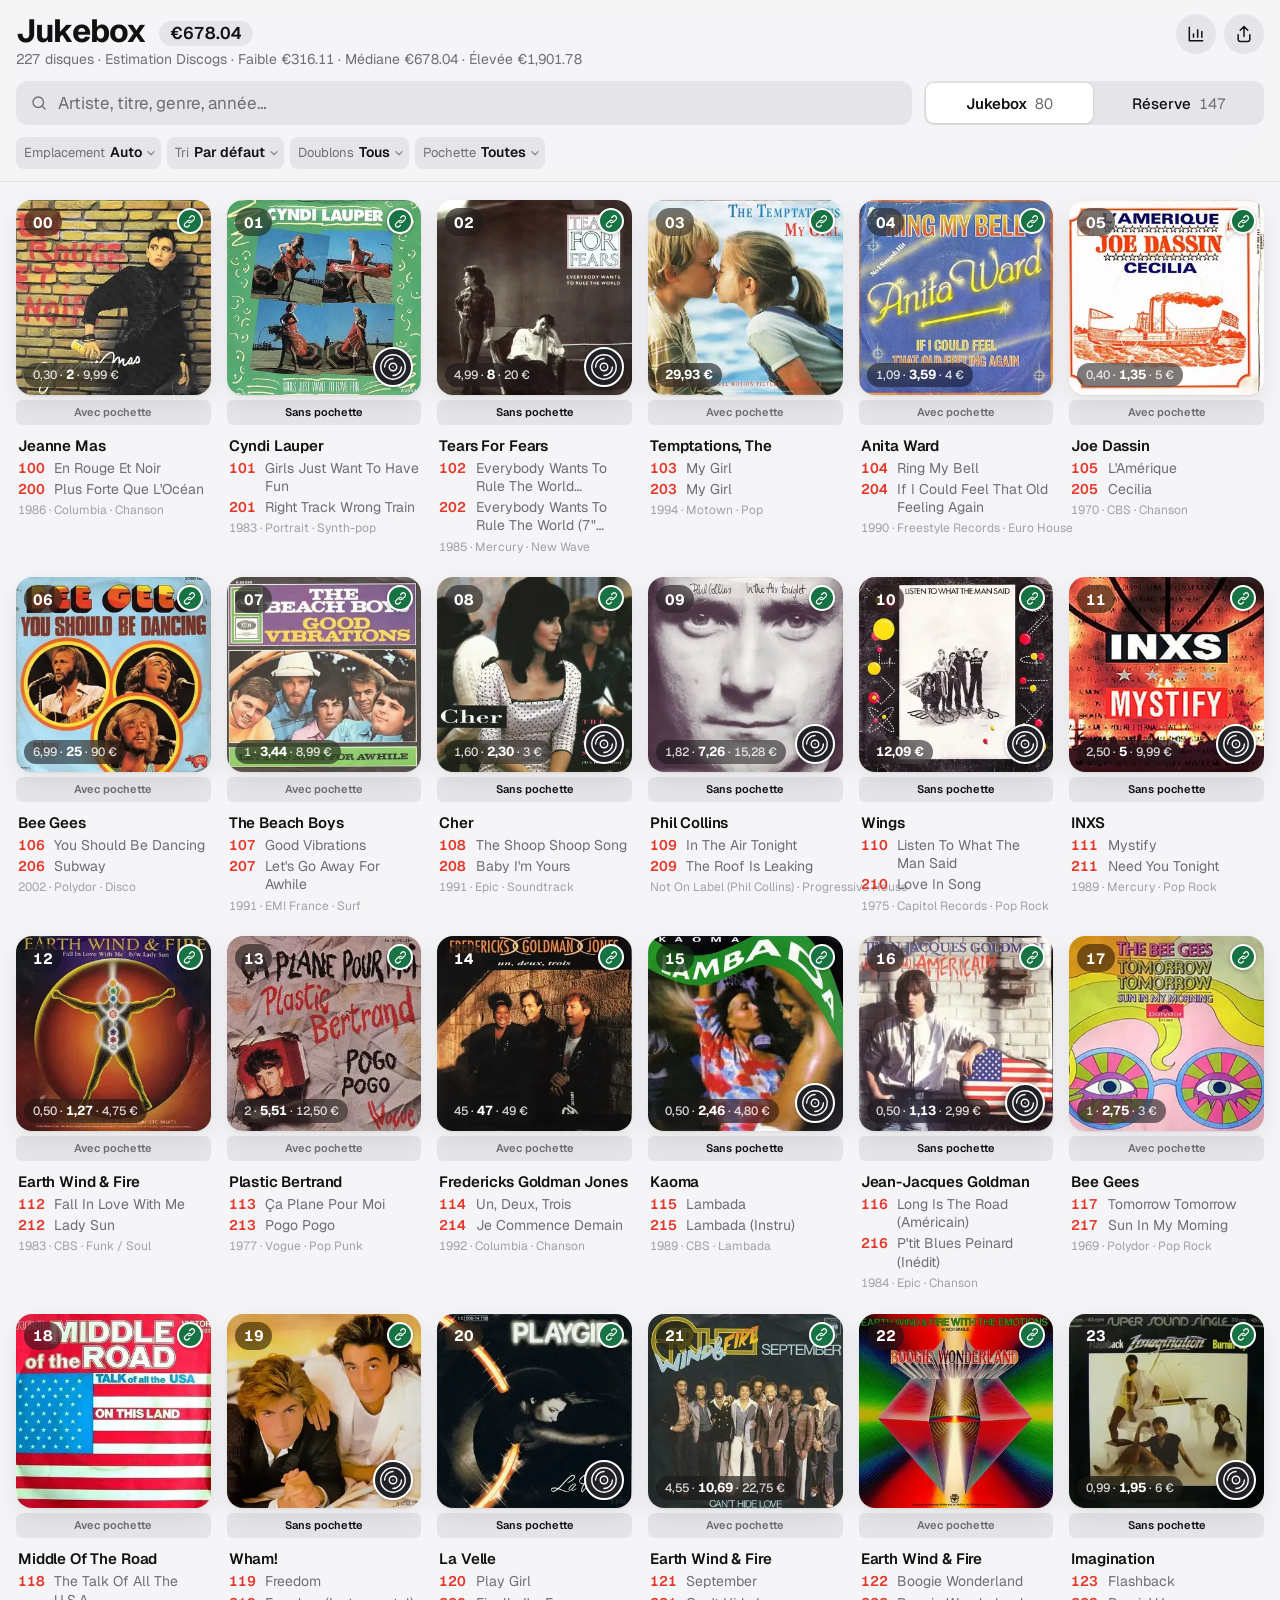
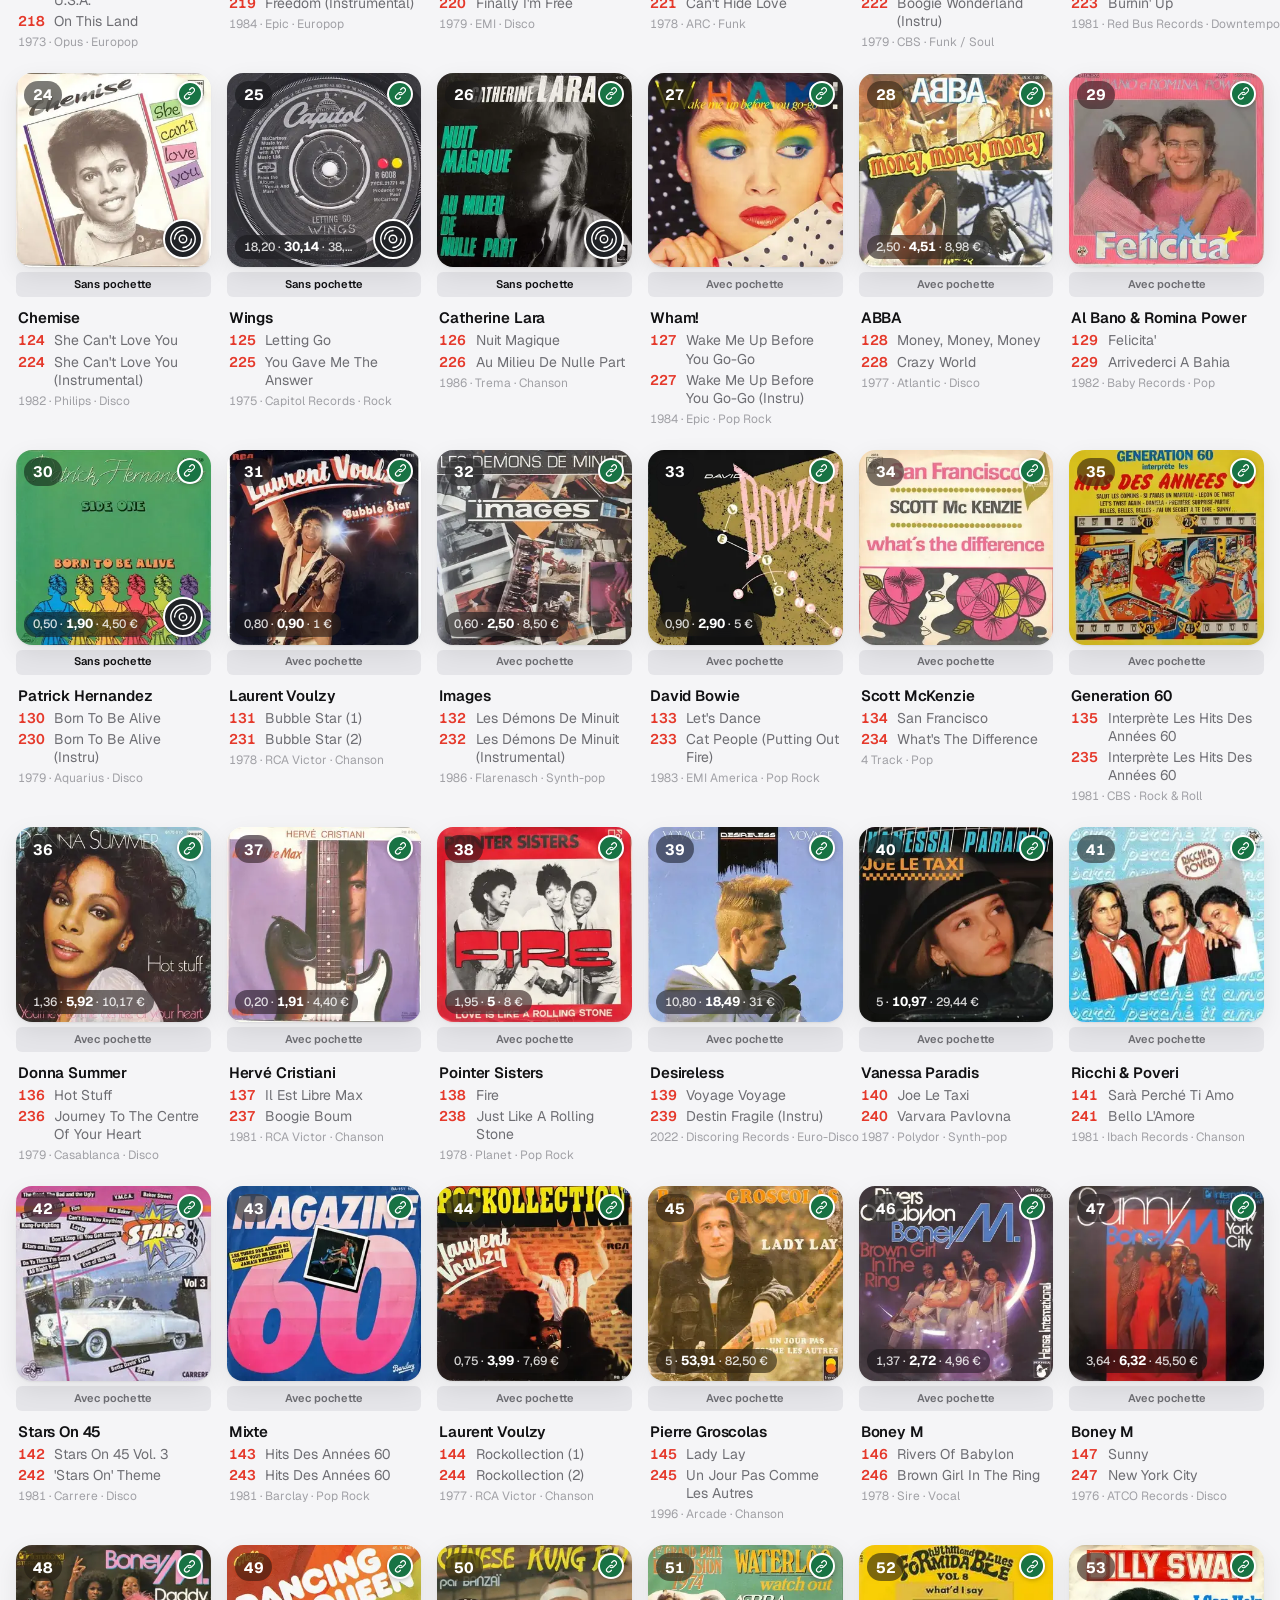
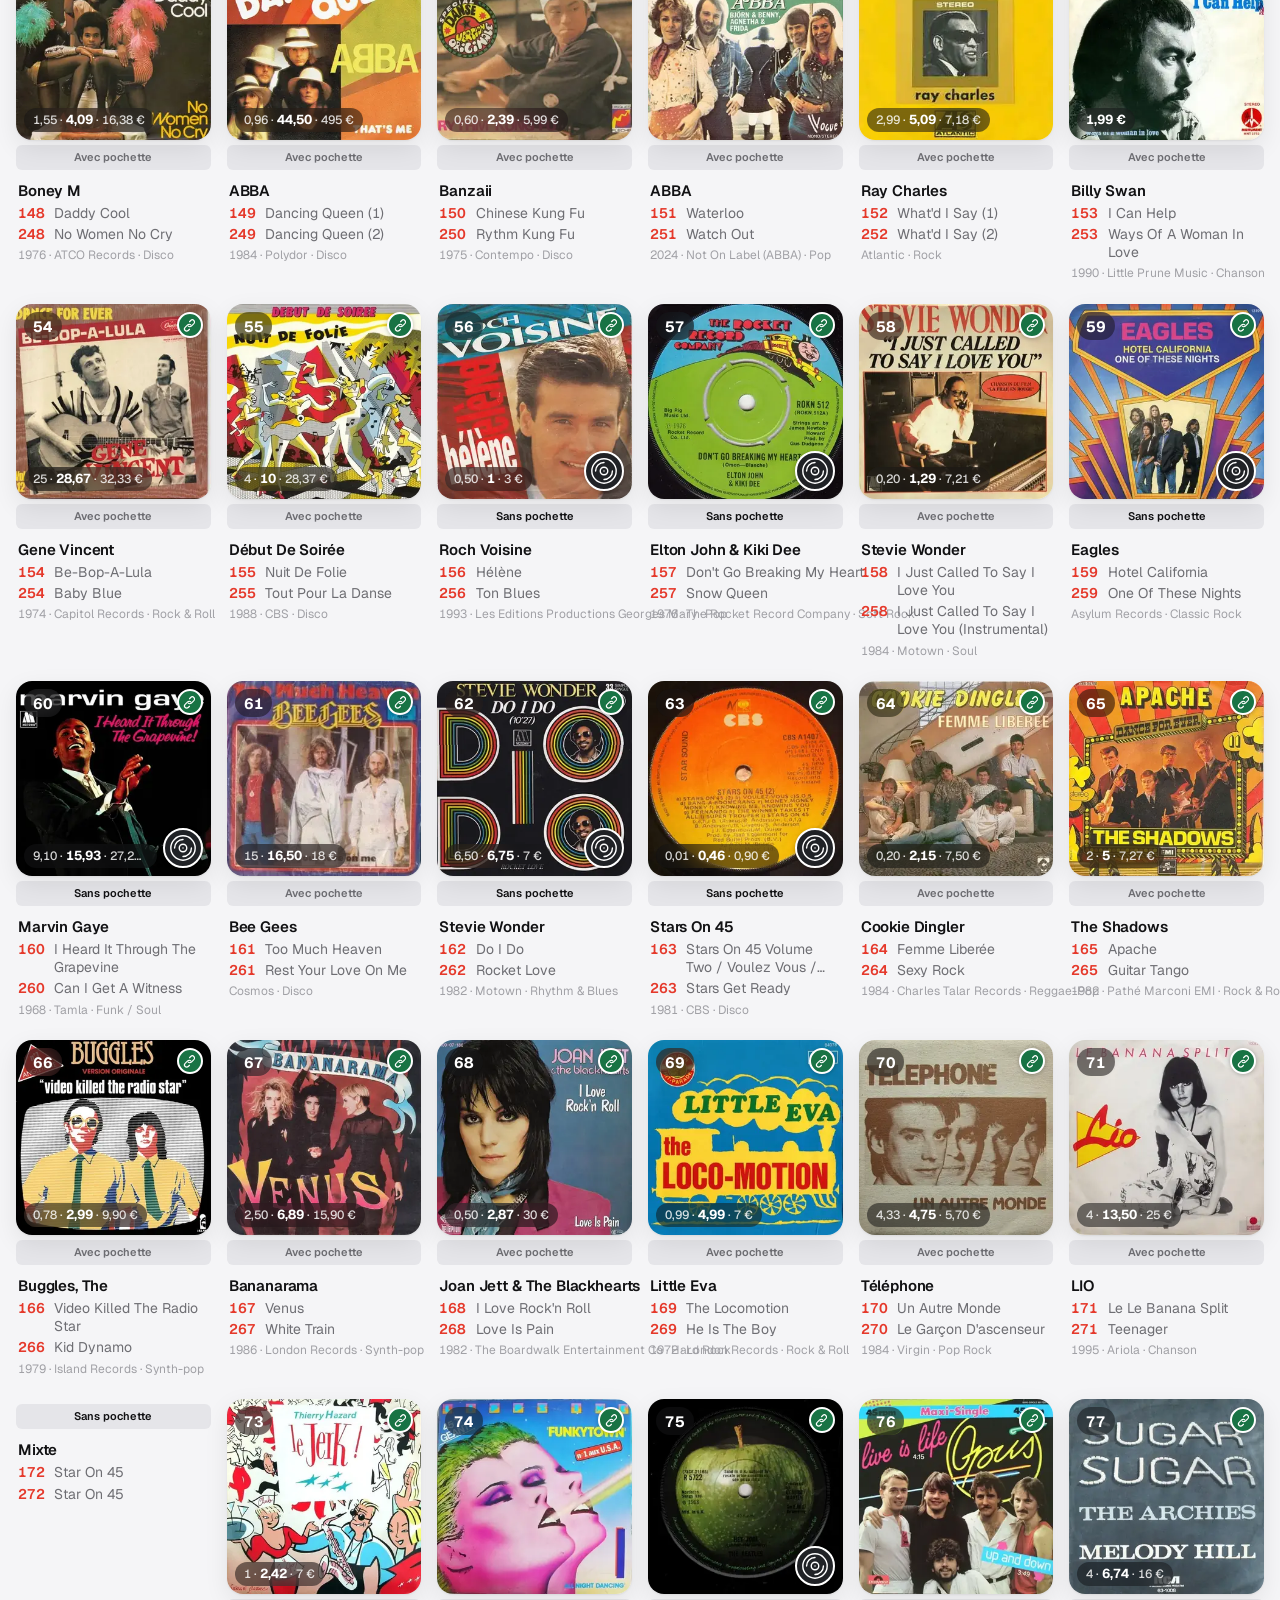
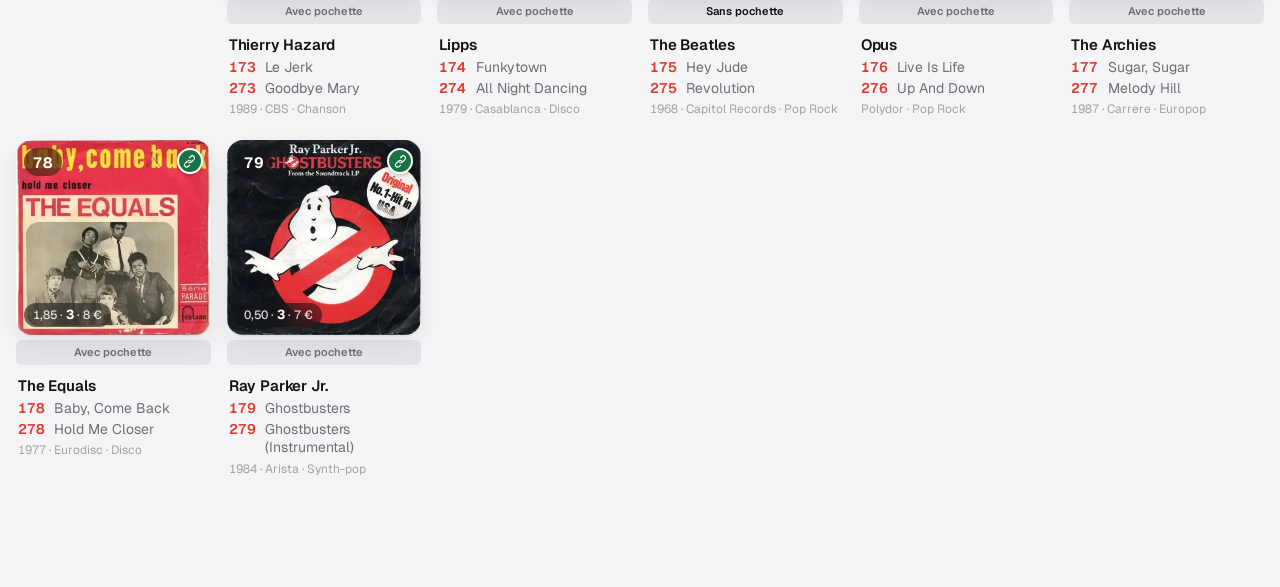
==== index.html @ c8c72bc6 "Publication du jukebox" ====
<!DOCTYPE html>
<html lang="fr">
<head>
  <meta charset="utf-8">
  <meta name="viewport" content="width=device-width, initial-scale=1, viewport-fit=cover">
  <meta name="theme-color" content="#f5f5f7" media="(prefers-color-scheme: light)">
  <meta name="theme-color" content="#0a0a0b" media="(prefers-color-scheme: dark)">
  <meta name="apple-mobile-web-app-capable" content="yes">
  <meta name="mobile-web-app-capable" content="yes">
  <meta name="apple-mobile-web-app-status-bar-style" content="default">
  <meta name="apple-mobile-web-app-title" content="Jukebox">
  <meta name="robots" content="noindex">
  <title>Jukebox</title>
  <link rel="icon" href="icons/icone.svg" type="image/svg+xml">
  <link rel="apple-touch-icon" href="icons/apple-touch-icon.png">
  <link rel="manifest" href="manifest.webmanifest">
  <link rel="preconnect" href="https://fonts.googleapis.com">
  <link rel="preconnect" href="https://fonts.gstatic.com" crossorigin>
  <link href="https://fonts.googleapis.com/css2?family=Geist:wght@400;500;600;700&display=swap" rel="stylesheet">
  <link rel="stylesheet" href="app.css">
</head>
<body>
  <header class="barre">
    <div class="barre-haut">
      <div class="marque">
        <h1>Jukebox <span class="total" id="total" hidden></span></h1>
        <p id="sous-titre">Selection 101</p>
        <div class="suivi-discogs seul-edition">
          <p id="statut-sync-discogs" role="status" hidden></p>
          <button type="button" id="btn-historique-discogs" aria-haspopup="dialog">Historique des mises à jour</button>
        </div>
      </div>
      <div class="actions">
        <button type="button" class="icone" id="btn-stats" aria-label="Statistiques de la collection" title="Statistiques de la collection" disabled>
          <svg viewBox="0 0 24 24" aria-hidden="true"><path d="M4 4v16h16M9 16v-4m5 4V7m5 9v-7"/></svg>
        </button>
        <button type="button" class="pilule sync-discogs seul-edition" id="btn-sync-discogs" aria-label="Synchroniser avec Discogs" title="Synchroniser avec Discogs" disabled>
          <span class="sync-discogs-complet">Synchroniser avec Discogs</span><span class="sync-discogs-court" aria-hidden="true">↻ Discogs</span>
        </button>
        <button class="pilule seul-edition" id="btn-publier">Publier</button>
        <button class="icone" id="btn-export" aria-label="Exporter pour 45'O'Juke" title="Exporter pour 45'O'Juke">
          <svg viewBox="0 0 24 24"><path d="M12 3v12M7.5 7.5 12 3l4.5 4.5M5 13v5.5A2.5 2.5 0 0 0 7.5 21h9a2.5 2.5 0 0 0 2.5-2.5V13"/></svg>
        </button>
        <button class="icone seul-edition" id="btn-reglages" aria-label="Réglages" title="Réglages">
          <svg viewBox="0 0 24 24"><circle cx="12" cy="12" r="3"/><path d="M19.4 15a1.7 1.7 0 0 0 .3 1.8l.1.1a2 2 0 1 1-2.8 2.8l-.1-.1a1.7 1.7 0 0 0-1.8-.3 1.7 1.7 0 0 0-1 1.5V21a2 2 0 1 1-4 0v-.1a1.7 1.7 0 0 0-1.1-1.6 1.7 1.7 0 0 0-1.8.3l-.1.1a2 2 0 1 1-2.8-2.8l.1-.1a1.7 1.7 0 0 0 .3-1.8 1.7 1.7 0 0 0-1.5-1H3a2 2 0 1 1 0-4h.1a1.7 1.7 0 0 0 1.6-1.1 1.7 1.7 0 0 0-.3-1.8l-.1-.1a2 2 0 1 1 2.8-2.8l.1.1a1.7 1.7 0 0 0 1.8.3H9a1.7 1.7 0 0 0 1-1.5V3a2 2 0 1 1 4 0v.1a1.7 1.7 0 0 0 1 1.5 1.7 1.7 0 0 0 1.8-.3l.1-.1a2 2 0 1 1 2.8 2.8l-.1.1a1.7 1.7 0 0 0-.3 1.8V9a1.7 1.7 0 0 0 1.5 1H21a2 2 0 1 1 0 4h-.1a1.7 1.7 0 0 0-1.5 1z"/></svg>
        </button>
      </div>
    </div>
    <div class="outils">
    <label class="recherche">
      <svg viewBox="0 0 24 24" aria-hidden="true"><circle cx="11" cy="11" r="7"/><path d="m20 20-3.5-3.5"/></svg>
      <input id="recherche" type="search" aria-label="Rechercher dans la collection" placeholder="Artiste, titre, genre, année…" autocomplete="off" autocorrect="off" spellcheck="false" enterkeyhint="search">
    </label>
    <div class="segments" id="onglets-emplacement" role="tablist">
      <button role="tab" id="tab-jukebox" class="actif" aria-selected="true">Jukebox <span id="nb-jukebox"></span></button>
      <button role="tab" id="tab-reserve" aria-selected="false">Réserve <span id="nb-reserve"></span></button>
    </div>
    <div class="filtres">
      <button type="button" class="filtre bouton-inventaire seul-edition" id="btn-inventaire" aria-pressed="false" aria-controls="barre-inventaire">
        <svg viewBox="0 0 24 24" aria-hidden="true"><rect x="4" y="4" width="16" height="16" rx="4"/><path d="m8 12 3 3 5-6"/></svg>
        Inventaire
      </button>
      <label class="filtre"><span>Emplacement</span>
        <select data-filtre="emplacement">
          <option value="">Auto</option>
          <option value="tous">Tous</option>
          <option value="jukebox">Jukebox</option>
          <option value="reserve">Réserve</option>
        </select>
      </label>
      <label class="filtre"><span>Tri</span>
        <select id="tri-disques" data-filtre="tri">
          <option value="">Par défaut</option>
          <option value="artiste-az">Artiste A–Z</option>
          <option value="artiste-za">Artiste Z–A</option>
          <option value="titre-az">Titre A–Z</option>
          <option value="titre-za">Titre Z–A</option>
          <option value="prix-croissant">Prix croissant</option>
          <option value="prix-decroissant">Prix décroissant</option>
          <option value="annee-croissante">Année croissante</option>
          <option value="annee-decroissante">Année décroissante</option>
          <optgroup id="tris-inventaire" label="Inventaire" hidden disabled>
            <option value="inventaire-pointes">Pointés d’abord</option>
            <option value="inventaire-a-verifier">À vérifier d’abord</option>
          </optgroup>
        </select>
      </label>
      <label class="filtre seul-edition"><span>Pointage</span>
        <select id="filtre-inventaire" data-filtre="inventaire" disabled>
          <option value="">Tous</option>
          <option value="pointes">Pointés</option>
          <option value="a-verifier">À vérifier</option>
        </select>
      </label>
      <label class="filtre"><span>Doublons</span>
        <select data-filtre="doublon">
          <option value="">Tous</option>
          <option value="oui">Seulement les doublons</option>
        </select>
      </label>
      <label class="filtre"><span>Pochette</span>
        <select data-filtre="pochette">
          <option value="">Toutes</option>
          <option value="avec">Avec</option>
          <option value="sans">Sans</option>
        </select>
      </label>
      <label class="filtre seul-edition"><span>Discogs</span>
        <select data-filtre="discogs">
          <option value="">Tous</option>
          <option value="oui">Synchronisés</option>
          <option value="non">Non synchronisés</option>
        </select>
      </label>
      <button type="button" class="lien" id="filtres-effacer" hidden>Effacer</button>
      <span class="compte" id="compte-filtre" role="status"></span>
    </div>
    </div>
  </header>

  <main>
    <div class="barre-inventaire seul-edition" id="barre-inventaire" hidden>
      <div>
        <p id="compte-inventaire" role="status"></p>
        <p class="aide">Clique sur un disque trouvé pour le pointer. Clique à nouveau pour annuler.</p>
      </div>
      <label class="bascule reste-inventaire"><input type="checkbox" id="reste-inventaire"> À vérifier seulement</label>
    </div>
    <p class="etat" id="etat">Chargement…</p>
    <div class="grille" id="grille"></div>
  </main>

  <button class="fab seul-edition" id="btn-ajouter" aria-label="Ajouter un disque">
    <svg viewBox="0 0 24 24"><path d="M12 5v14M5 12h14"/></svg>
  </button>

  <dialog class="fiche-disque" id="fiche" aria-labelledby="fiche-titre">
    <form class="feuille" id="form-disque" autocomplete="off" novalidate>
      <header class="feuille-tete">
        <h2 id="fiche-titre">Nouveau disque</h2>
        <button type="button" class="icone fermer" data-fermer aria-label="Fermer" autofocus><svg viewBox="0 0 24 24"><path d="M6 6l12 12M18 6 6 18"/></svg></button>
      </header>

      <div class="fiche-defilement">
        <div class="fiche-corps">
          <div class="fiche-visuel">
            <button type="button" class="pochette-edit" id="pochette-edit" aria-label="Changer la pochette">
              <img id="pochette-img" alt="">
              <span class="pochette-vide" id="pochette-vide">
                <svg viewBox="0 0 24 24"><path d="M4 8.5A2.5 2.5 0 0 1 6.5 6h1.6l1.4-2h5l1.4 2h1.6A2.5 2.5 0 0 1 20 8.5v9a2.5 2.5 0 0 1-2.5 2.5h-11A2.5 2.5 0 0 1 4 17.5z"/><circle cx="12" cy="13" r="3.5"/></svg>
                Pochette
              </span>
            </button>
            <input type="file" id="pochette-fichier" accept="image/*" hidden>
            <div class="fiche-reference">
              <a id="lien-discogs" target="_blank" rel="noopener" hidden>Discogs ↗</a>
              <p class="aide" id="fiche-prix" hidden></p>
            </div>
          </div>

          <div class="fiche-contenu">
            <div class="fiche-identite">
              <div class="fiche-bloc fiche-lecture" id="fiche-lecture" hidden></div>
              <div class="fiche-bloc seul-edition">
                <section class="discogs" id="zone-discogs">
                  <label class="recherche petite">
                    <svg viewBox="0 0 24 24" aria-hidden="true"><circle cx="11" cy="11" r="7"/><path d="m20 20-3.5-3.5"/></svg>
                    <input id="discogs-q" type="search" placeholder="Artiste, titre ou ID Discogs" enterkeyhint="search" autocorrect="off" spellcheck="false">
                  </label>
                  <ul class="resultats" id="discogs-resultats"></ul>
                </section>
                <div class="champs">
                  <label class="champ"><span>Artiste</span><input id="f-artiste" required></label>
                  <div class="champ">
                    <label for="f-a">Face A <b id="sel-a"></b></label>
                    <input id="f-a" required>
                    <small class="titre-discogs" id="titre-discogs-a" hidden></small>
                  </div>
                  <div class="champ">
                    <label for="f-b">Face B <b id="sel-b"></b></label>
                    <input id="f-b">
                    <small class="titre-discogs" id="titre-discogs-b" hidden></small>
                  </div>
                  <button type="button" class="lien" id="btn-verifier">Vérifier avec Discogs</button>
                </div>
                <div class="alerte suggestion" id="suggestion" hidden>
                  <p><b>Sur Discogs :</b> <span id="sugg-texte"></span></p>
                  <div class="choix">
                    <button type="button" class="secondaire" id="sugg-utiliser">Utiliser ces titres</button>
                    <button type="button" class="texte" id="sugg-autre">Ce n'est pas le bon disque</button>
                  </div>
                </div>
                <div class="alerte" id="doublon" hidden>
                  <p id="doublon-texte"></p>
                  <div class="choix">
                    <button type="button" class="secondaire" id="doublon-garder">Ajouter quand même</button>
                    <button type="button" class="secondaire" id="doublon-remplacer">Remplacer l'ancien</button>
                    <button type="button" class="texte" id="doublon-annuler">Annuler</button>
                  </div>
                </div>
                <p class="aide" id="doublon-choix" hidden></p>
              </div>
            </div>

            <section class="fiche-bloc fiche-discogs" id="fiche-discogs" aria-label="Informations Discogs" hidden>
              <div id="bloc-pistes" hidden>
                <h3>Pistes Discogs</h3>
                <ul class="fiche-pistes" id="pistes-discogs"></ul>
              </div>
              <dl class="infos-discogs" id="infos-discogs" hidden></dl>
            </section>
          </div>

          <div class="fiche-bloc fiche-emplacement seul-edition">
            <label class="champ"><span>Emplacement</span>
              <select id="f-pos"></select>
            </label>
            <p class="aide" id="aide-pos" hidden></p>
            <button type="button" class="lien" id="btn-reserve" hidden>Mettre en réserve</button>
            <label class="bascule case-pochette"><input type="checkbox" id="f-avec-pochette"> J'ai la pochette</label>
            <details class="note" id="bloc-note">
              <summary>Note</summary>
              <textarea id="f-note" rows="3" aria-label="Note" placeholder="Facultatif"></textarea>
            </details>
          </div>
        </div>
      </div>

      <p class="aide fiche-statut" id="fiche-statut" role="status" hidden></p>
      <p class="erreur" id="fiche-erreur" role="alert" hidden></p>
      <footer class="feuille-pied seul-edition">
        <button type="button" class="texte danger seul-edition" id="btn-supprimer">Supprimer</button>
        <button type="submit" class="principal seul-edition" id="btn-enregistrer">Enregistrer</button>
      </footer>
    </form>
  </dialog>

  <dialog class="stats-collection" id="stats" aria-labelledby="stats-titre">
    <form method="dialog" class="feuille">
      <header class="feuille-tete">
        <h2 id="stats-titre">La collection en chiffres</h2>
        <button type="submit" class="icone fermer" aria-label="Fermer" autofocus><svg viewBox="0 0 24 24" aria-hidden="true"><path d="M6 6l12 12M18 6 6 18"/></svg></button>
      </header>
      <label class="filtre stats-perimetre"><span>Disques</span>
        <select id="stats-perimetre">
          <option value="tous">Toute la collection</option>
          <option value="jukebox">Jukebox</option>
          <option value="reserve">Réserve</option>
        </select>
      </label>
      <dl class="stats-grille" id="stats-grille"></dl>
    </form>
  </dialog>

  <!-- Export 45'O'Juke -->
  <div class="voile" id="export" hidden>
    <div class="feuille">
      <div class="poignee"></div>
      <header class="feuille-tete">
        <h2>Export 45'O'Juke</h2>
        <button type="button" class="icone fermer" data-fermer aria-label="Fermer"><svg viewBox="0 0 24 24"><path d="M6 6l12 12M18 6 6 18"/></svg></button>
      </header>
      <p class="lead" id="export-resume"></p>
      <div class="alerte" id="export-trous" hidden>
        <p id="export-trous-texte"></p>
        <label class="bascule"><input type="checkbox" id="export-garder" checked> Garder une étiquette « – » pour chaque position libre</label>
      </div>
      <div class="boutons">
        <button class="principal" id="btn-csv">Télécharger le CSV</button>
        <button class="secondaire" id="btn-copier">Copier la liste</button>
      </div>
      <p class="aide">Dans 45'O'Juke : « Importer un fichier » avec le CSV, ou « Coller une liste » dans Mes disques après avoir copié. Les disques sont dans l'ordre des positions.</p>
    </div>
  </div>

  <!-- Réglages -->
  <div class="voile" id="reglages" hidden>
    <form class="feuille" id="form-reglages" autocomplete="off">
      <div class="poignee"></div>
      <header class="feuille-tete">
        <h2>Réglages</h2>
        <button type="button" class="icone fermer" data-fermer aria-label="Fermer"><svg viewBox="0 0 24 24"><path d="M6 6l12 12M18 6 6 18"/></svg></button>
      </header>
      <p class="lead">À faire une seule fois. Les clés restent sur ce Mac, dans le dossier App, et ne sont jamais publiées.</p>
      <label class="champ"><span>Clé GitHub — pour publier</span>
        <input id="r-github" type="password" placeholder="github_pat_…" autocapitalize="off" autocorrect="off" spellcheck="false">
      </label>
      <p class="aide">Crée une clé « fine-grained » sur <a href="https://github.com/settings/personal-access-tokens/new" target="_blank" rel="noopener">github.com/settings/personal-access-tokens</a> : accès au seul dépôt <b>selection101</b>, permissions <b>Contents</b> et <b>Pages</b> : Read and write.</p>
      <label class="champ"><span>Clé Discogs</span>
        <input id="r-discogs" type="password" placeholder="Jeton personnel" autocapitalize="off" autocorrect="off" spellcheck="false">
      </label>
      <p class="aide">Sur <a href="https://www.discogs.com/settings/developers" target="_blank" rel="noopener">discogs.com/settings/developers</a> : « Generate new token ».</p>
      <div class="champ">
        <span>Synchronisation Discogs</span>
        <p class="aide prix-aide" id="r-verif">Utilise « Synchroniser avec Discogs » dans la barre du jukebox.</p>
        <button type="button" class="secondaire" id="btn-voir-verif" hidden>Voir les résultats</button>
        <button type="button" class="secondaire" id="btn-valeur-discogs">Actualiser l’estimation Discogs</button>
        <p class="aide" id="r-valeur-discogs" role="status"></p>
      </div>
      <div class="champ">
        <span>Comparer les pochettes avec Discogs</span>
        <p class="aide prix-aide" id="r-pochettes">Compare l'image de chaque pochette avec celles de Discogs. Seules les pochettes identiques sont proposées. Garde la page ouverte pendant la comparaison.</p>
        <button type="button" class="secondaire" id="btn-pochettes">Comparer les pochettes</button>
      </div>
      <p class="aide" id="r-statut"></p>
      <footer class="feuille-pied">
        <span></span>
        <button type="submit" class="principal">Enregistrer</button>
      </footer>
    </form>
  </div>

  <dialog class="stats-collection historique-discogs" id="historique-discogs" aria-labelledby="historique-titre">
    <div class="feuille">
      <header class="feuille-tete">
        <h2 id="historique-titre">Mises à jour Discogs</h2>
        <form method="dialog">
          <button class="icone fermer" aria-label="Fermer"><svg viewBox="0 0 24 24" aria-hidden="true"><path d="M6 6l12 12M18 6 6 18"/></svg></button>
        </form>
      </header>
      <p class="lead">Compare les valeurs et restaure les fiches de la collection locale.</p>
      <p id="historique-statut" class="lead" role="status"></p>
      <p id="historique-attente" class="lead" hidden>La restauration sera disponible à la fin de la synchronisation.</p>
      <div id="historique-choix" class="historique-choix" hidden>
        <label for="historique-entree">Mise à jour</label>
        <select id="historique-entree"></select>
      </div>
      <button type="button" class="secondaire" id="historique-restaurer" hidden>Restaurer toutes les fiches de cette mise à jour</button>
      <div id="historique-fiches" class="historique-fiches"></div>
    </div>
  </dialog>

  <!-- Résultats de la vérification Discogs -->
  <div class="voile" id="verif" hidden>
    <div class="feuille large">
      <div class="poignee"></div>
      <header class="feuille-tete">
        <h2>Vérification Discogs</h2>
        <button type="button" class="icone fermer" data-fermer aria-label="Fermer"><svg viewBox="0 0 24 24"><path d="M6 6l12 12M18 6 6 18"/></svg></button>
      </header>
      <p class="lead" id="verif-resume"></p>
      <section id="verif-bloc-titres">
        <div class="verif-tete"><h3>Titres différents de Discogs</h3><button type="button" class="principal petit" id="verif-tout">Tout mettre à jour</button></div>
        <ul class="verif-liste" id="verif-titres"></ul>
      </section>
      <section id="verif-bloc-doublons"><h3>Doublons possibles</h3><ul class="verif-liste" id="verif-doublons"></ul></section>
      <section id="verif-bloc-introuvables"><h3>Non trouvés sur Discogs</h3><ul class="verif-liste" id="verif-introuvables"></ul></section>
    </div>
  </div>

  <!-- Pochettes identiques trouvées sur Discogs -->
  <div class="voile" id="corresp" hidden>
    <div class="feuille large">
      <div class="poignee"></div>
      <header class="feuille-tete">
        <h2>Pochettes identiques sur Discogs</h2>
        <button type="button" class="icone fermer" data-fermer aria-label="Fermer"><svg viewBox="0 0 24 24"><path d="M6 6l12 12M18 6 6 18"/></svg></button>
      </header>
      <p class="lead" id="corresp-resume"></p>
      <div class="verif-tete">
        <label class="bascule"><input type="checkbox" id="corresp-tout" checked> Tout sélectionner</label>
        <button type="button" class="principal petit" id="corresp-appliquer">Appliquer</button>
      </div>
      <ul class="verif-liste" id="corresp-liste"></ul>
    </div>
  </div>

  <div class="toast" id="toast" role="status" aria-live="polite"></div>

  <script src="app.js"></script>
</body>
</html>
---- app.css ----
/*
  VOICE   calme, net, objet de collection — rien qui ne serve pas
  IDEA    le panneau de sélection du jukebox : chaque disque est une étiquette
          avec les numéros à composer (1xx face A, 2xx face B)
  PICTURE la grille des 80 positions elle-même, pochettes en grand
  COLOUR  gris clair Apple / noir profond la nuit, un seul rouge jukebox
  TYPE    Geist, chiffres tabulaires
*/
:root {
  color-scheme: light dark;
  --bg: #f5f5f7;
  --carte: #ffffff;
  --ink: #111113;
  --muted: #6e6e73;
  --faible: #a1a1a6;
  --ligne: rgba(0, 0, 0, .08);
  --champ: rgba(118, 118, 128, .12);
  --accent: #e5392b;
  --accent-ink: #ffffff;
  --verre: rgba(245, 245, 247, .78);
  --ombre: 0 1px 2px rgba(0, 0, 0, .06), 0 8px 24px rgba(0, 0, 0, .08);
  --r: 16px;
  --haut: env(safe-area-inset-top, 0px);
  --bas: env(safe-area-inset-bottom, 0px);
  --g: max(16px, env(safe-area-inset-left, 0px));
  --d: max(16px, env(safe-area-inset-right, 0px));
  --largeur-page: 1480px;
}
@media (prefers-color-scheme: dark) {
  :root {
    --bg: #0a0a0b;
    --carte: #161618;
    --ink: #f5f5f7;
    --muted: #98989d;
    --faible: #636366;
    --ligne: rgba(255, 255, 255, .09);
    --champ: rgba(118, 118, 128, .24);
    --accent: #ff5240;
    --verre: rgba(10, 10, 11, .72);
    --ombre: 0 1px 2px rgba(0, 0, 0, .4), 0 10px 30px rgba(0, 0, 0, .45);
  }
}

* { box-sizing: border-box; min-width: 0; -webkit-tap-highlight-color: transparent; }
html { -webkit-text-size-adjust: 100%; }
body {
  margin: 0;
  background: var(--bg);
  color: var(--ink);
  font: 16px/1.4 Geist, -apple-system, BlinkMacSystemFont, "SF Pro Text", system-ui, sans-serif;
  font-feature-settings: "tnum" 1;
  overflow-x: clip;
  -webkit-font-smoothing: antialiased;
}
button, input, select, textarea { font: inherit; color: inherit; }
button { cursor: pointer; border: 0; background: none; padding: 0; }
svg { width: 22px; height: 22px; fill: none; stroke: currentColor; stroke-width: 1.8; stroke-linecap: round; stroke-linejoin: round; flex: none; }
a { color: var(--accent); }
[hidden] { display: none !important; }
:focus-visible { outline: 2px solid var(--accent); outline-offset: 2px; }

/* ——— Barre ——— */
.barre {
  position: sticky; top: 0; z-index: 10;
  padding: calc(var(--haut) + 14px) var(--d) 12px var(--g);
  background: var(--verre);
  -webkit-backdrop-filter: saturate(180%) blur(20px);
  backdrop-filter: saturate(180%) blur(20px);
  border-bottom: 1px solid var(--ligne);
}
.barre > * { max-width: var(--largeur-page); margin-inline: auto; }
.barre-haut { display: flex; align-items: center; justify-content: space-between; gap: 12px; margin-bottom: 12px; }
.marque h1 { margin: 0; font-size: 32px; line-height: 1.05; font-weight: 700; letter-spacing: -.025em; }
.marque p { margin: 2px 0 0; color: var(--muted); font-size: 14px; }
.suivi-discogs { display: flex; flex-wrap: wrap; align-items: baseline; gap: 0 10px; }
#btn-historique-discogs { font-size: 14px; color: var(--accent); text-decoration: underline; text-underline-offset: 3px; min-height: 28px; text-align: left; }
.total {
  display: inline-block; vertical-align: middle; margin-left: 6px; padding: 4px 11px; border-radius: 999px;
  background: var(--champ); color: var(--ink); font-size: 17px; font-weight: 600; letter-spacing: 0;
}
.prix-disque {
  position: absolute; left: 8px; bottom: 8px; padding: 3px 9px; border-radius: 12px;
  color: rgba(255, 255, 255, .82); background: rgba(20, 20, 22, .55); font-size: 12px; font-weight: 500;
  white-space: nowrap; max-width: calc(100% - 16px); overflow: hidden; text-overflow: ellipsis;
  -webkit-backdrop-filter: blur(12px) saturate(160%); backdrop-filter: blur(12px) saturate(160%);
}
.prix-disque b { color: #fff; font-weight: 700; font-size: 13px; }
.actions { display: flex; gap: 8px; flex: none; }
.marque { flex: 1; min-width: 0; }
.barre-haut { align-items: flex-start; }
.pilule {
  height: 40px; padding: 0 18px; border-radius: 20px;
  background: var(--accent); color: var(--accent-ink); font-size: 15px; font-weight: 600;
  transition: transform .15s ease, opacity .15s ease;
}
.pilule:active { transform: scale(.94); }
.pilule:disabled { opacity: .6; }
.sync-discogs { background: var(--champ); color: var(--ink); white-space: nowrap; }
.sync-discogs-court { display: none; }
#statut-sync-discogs, #r-verif { white-space: pre-line; }
@media (max-width: 700px) {
  .sync-discogs { padding-inline: 10px; font-size: 13px; }
  .sync-discogs-court { display: inline; }
  .sync-discogs-complet { display: none; }
}
.pilule.a-jour { background: var(--champ); color: var(--faible); opacity: 1; cursor: default; }
body:not(.edition) .seul-edition { display: none !important; }
body:not(.edition) .disque.libre { cursor: default; }
.icone {
  width: 40px; height: 40px; border-radius: 50%;
  display: grid; place-items: center;
  background: var(--champ); color: var(--ink);
  transition: transform .15s ease;
}
.icone:active { transform: scale(.92); }
.icone svg { width: 20px; height: 20px; }

.recherche {
  display: flex; align-items: center; gap: 8px;
  height: 44px; padding: 0 14px;
  border-radius: 12px; background: var(--champ); color: var(--muted);
}
.recherche svg { width: 18px; height: 18px; }
.recherche input { flex: 1; min-width: 0; height: 100%; border: 0; outline: 0; background: none; color: var(--ink); font-size: 17px; }
.recherche input::placeholder { color: var(--muted); }
.recherche.petite input::-webkit-search-cancel-button { -webkit-appearance: none; }

.segments {
  display: grid; grid-template-columns: 1fr 1fr; gap: 2px;
  margin-top: 10px; padding: 2px; border-radius: 10px; background: var(--champ);
}
.segments button {
  height: 34px; border-radius: 8px; font-size: 15px; font-weight: 500; color: var(--ink);
  transition: background .2s ease, box-shadow .2s ease;
}
.segments button span { color: var(--muted); font-weight: 400; margin-left: 4px; }
.segments button.actif { background: var(--carte); box-shadow: 0 1px 3px rgba(0, 0, 0, .12), 0 0 0 .5px rgba(0, 0, 0, .04); font-weight: 600; }
.recherche-active .segments { display: none; }
.filtres { display: flex; flex-wrap: wrap; align-items: center; gap: 6px; margin-top: 8px; }
.filtre {
  display: inline-flex; align-items: center; gap: 5px; height: 32px; padding: 0 3px 0 8px;
  border-radius: 8px; background: var(--champ); font-size: 13px; color: var(--muted); cursor: pointer;
}
.filtre select {
  border: 0; background: transparent; font-size: 14px; font-weight: 600; color: var(--ink);
  -webkit-appearance: none; appearance: none; field-sizing: content;
  padding: 0 16px 0 0; height: 100%; max-width: 190px; text-overflow: ellipsis; cursor: pointer;
  background-image: url("data:image/svg+xml,%3Csvg xmlns='http://www.w3.org/2000/svg' viewBox='0 0 24 24' fill='none' stroke='%238e8e93' stroke-width='2.4' stroke-linecap='round'%3E%3Cpath d='m7 10 5 5 5-5'/%3E%3C/svg%3E");
  background-repeat: no-repeat; background-position: right center; background-size: 14px;
}
.filtres .lien { margin: 0; min-height: 32px; }
@media (max-width: 600px) {
  .filtres {
    flex-wrap: nowrap; overflow-x: auto; scrollbar-width: none;
    margin-inline: calc(-1 * var(--g)); padding-inline: var(--g);
  }
  .filtres::-webkit-scrollbar { display: none; }
  .filtres > * { flex: none; }
  .filtre, .filtres .lien { min-height: 34px; }
  .filtre select { max-width: 150px; }
}
.filtre.actif { background: color-mix(in srgb, var(--accent) 14%, var(--champ)); }
.compte { font-size: 13px; color: var(--muted); }
.filtres .compte:empty { display: none; }
.corresp { display: flex; align-items: center; gap: 10px; width: 100%; cursor: pointer; }
.corresp input { width: 20px; height: 20px; accent-color: var(--accent); flex: none; }
.corresp img { width: 56px; height: 56px; border-radius: 8px; object-fit: cover; flex: none; background: var(--champ); }
.corresp > div { min-width: 0; display: flex; flex-direction: column; gap: 2px; }
@media (min-width: 820px) {
  .outils { display: flex; flex-wrap: wrap; gap: 12px; align-items: center; }
  .outils .filtres { flex-basis: 100%; margin-top: 0; }
  .outils .recherche { flex: 1; }
  .outils .segments { margin-top: 0; width: 340px; height: 44px; align-items: stretch; }
  .outils .segments button { height: auto; }
}

/* ——— Grille ——— */
main {
  padding: 18px var(--d) calc(var(--bas) + 110px) var(--g);
  max-width: calc(var(--largeur-page) + var(--g) + var(--d)); margin: 0 auto;
}
.etat { margin: 40px 0; text-align: center; color: var(--muted); }
.etat:empty { display: none; }
.grille {
  display: grid;
  grid-template-columns: repeat(auto-fill, minmax(min(168px, calc(50% - 8px)), 1fr));
  gap: 22px 16px;
}
.groupe-resultats { grid-column: 1 / -1; }
.groupe-resultats + .groupe-resultats { border-top: 1px solid var(--ligne); padding-top: 16px; }
.groupe-resultats h2 { margin: 0 0 12px; color: var(--muted); font-size: 15px; font-weight: 600; }
.disque { text-align: left; display: flex; flex-direction: column; gap: 10px; color: var(--ink); }
.pochette {
  position: relative; aspect-ratio: 1; border-radius: var(--r); overflow: hidden;
  background: var(--carte); box-shadow: var(--ombre);
  transition: transform .25s cubic-bezier(.2, .8, .2, 1);
}
.edition .disque:active .pochette { transform: scale(.97); }
@media (hover: hover) { .edition .disque:hover .pochette { transform: translateY(-3px); } }
.pochette img { width: 100%; height: 100%; object-fit: cover; display: block; }
.pochette .sans {
  position: absolute; inset: 0; display: grid; place-items: center;
  background: radial-gradient(circle at 50% 50%, var(--accent) 0 15%, #1a1a1c 15.5% 16.5%, #0d0d0f 17% 100%);
}
.pochette .sans::after { content: ""; width: 6%; aspect-ratio: 1; border-radius: 50%; background: var(--bg); }
.num {
  position: absolute; top: 8px; left: 8px;
  min-width: 36px; height: 28px; padding: 0 9px; border-radius: 14px;
  display: grid; place-items: center;
  font-size: 15px; font-weight: 700; letter-spacing: -.01em;
  color: #fff; background: rgba(20, 20, 22, .55);
  -webkit-backdrop-filter: blur(12px) saturate(160%); backdrop-filter: blur(12px) saturate(160%);
}
.num.reserve { font-weight: 600; font-size: 13px; }
.pastille-discogs, .vinyle-seul {
  position: absolute; right: 8px;
  display: grid; place-items: center;
  border: 2px solid #fff; border-radius: 50%;
  background: #202226; color: #fff;
  box-shadow: 0 1px 4px rgba(0, 0, 0, .25);
}
.pastille-discogs { top: 8px; width: 26px; height: 26px; }
.pastille-discogs.actif { background: #187344; }
.pastille-discogs svg { width: 15px; height: 15px; }
.vinyle-seul { bottom: 8px; width: 40px; height: 40px; }
.vinyle-seul svg { width: 30px; height: 30px; stroke-width: 1.5; }
.sans-pochette-physique .prix-disque { max-width: calc(100% - 62px); }
.statuts-disque {
  display: grid; grid-auto-flow: column; grid-auto-columns: minmax(0, 1fr);
  align-self: stretch; gap: 4px; margin-top: -5px;
}
.statut-disque {
  display: grid; place-items: center;
  min-height: 25px; padding: 3px 4px; border-radius: 6px;
  background: var(--champ); color: var(--muted);
  font-size: 11px; line-height: 1.2; font-weight: 600; text-align: center;
}
.statut-disque.pointage.actif { background: #2358ae; color: #fff; }
.statut-disque.etat-pochette.absente { color: var(--ink); }
.infos { display: flex; flex-direction: column; gap: 3px; padding: 0 2px; }
.artiste { font-size: 15px; font-weight: 600; letter-spacing: -.01em; white-space: nowrap; overflow: hidden; text-overflow: ellipsis; }
.face { display: flex; gap: 7px; font-size: 14px; line-height: 1.3; color: var(--muted); }
.face b { flex: none; font-weight: 600; color: var(--accent); min-width: 2.1em; }
.details { font-size: 12px; color: var(--faible); white-space: nowrap; overflow: hidden; text-overflow: ellipsis; margin-top: 1px; }
.face span { display: -webkit-box; -webkit-line-clamp: 2; -webkit-box-orient: vertical; overflow: hidden; overflow-wrap: anywhere; }

.libre .pochette { background: none; box-shadow: inset 0 0 0 1.5px var(--ligne); display: grid; place-items: center; }
.libre .pochette strong { font-size: 40px; font-weight: 600; color: var(--faible); letter-spacing: -.03em; }
.libre .infos { color: var(--faible); font-size: 14px; }
.libre .artiste { color: var(--faible); font-weight: 500; }

/* ——— Bouton + ——— */
.fab {
  position: fixed; z-index: 20;
  right: max(20px, env(safe-area-inset-right, 0px));
  bottom: calc(var(--bas) + 20px);
  width: 60px; height: 60px; border-radius: 50%;
  display: grid; place-items: center;
  background: var(--accent); color: var(--accent-ink);
  box-shadow: 0 8px 24px color-mix(in srgb, var(--accent) 45%, transparent), 0 2px 6px rgba(0, 0, 0, .18);
  transition: transform .2s cubic-bezier(.2, .8, .2, 1);
}
.fab svg { width: 28px; height: 28px; stroke-width: 2.2; }
.fab:active { transform: scale(.9); }

/* ——— Feuilles ——— */
.voile {
  position: fixed; inset: 0; z-index: 50;
  display: flex; align-items: flex-end; justify-content: center;
  background: rgba(0, 0, 0, .32);
  -webkit-backdrop-filter: blur(3px); backdrop-filter: blur(3px);
  animation: fondu .2s ease;
}
.feuille {
  width: 100%; max-width: 560px; max-height: calc(100dvh - var(--haut) - 12px);
  overflow-y: auto; overscroll-behavior: contain;
  background: var(--bg); border-radius: 22px 22px 0 0;
  padding: 8px 20px calc(var(--bas) + 18px);
  display: flex; flex-direction: column; gap: 14px;
  animation: monte .32s cubic-bezier(.2, .9, .25, 1);
}
@media (min-width: 700px) {
  .voile { align-items: center; padding: 24px; }
  .feuille { border-radius: 22px; max-height: calc(100dvh - 48px); padding-bottom: 20px; box-shadow: 0 30px 80px rgba(0, 0, 0, .35); }
  .poignee { display: none; }
}
@keyframes monte { from { transform: translateY(40px); opacity: 0; } }
@keyframes fondu { from { opacity: 0; } }
.poignee { width: 36px; height: 5px; border-radius: 3px; background: var(--faible); opacity: .5; margin: 0 auto 2px; flex: none; }
.feuille-tete { display: flex; align-items: center; justify-content: space-between; gap: 12px; }
.feuille-tete h2 { margin: 0; font-size: 22px; font-weight: 700; letter-spacing: -.02em; white-space: nowrap; overflow: hidden; text-overflow: ellipsis; }
.fermer { width: 32px; height: 32px; color: var(--muted); }
.fermer svg { width: 16px; height: 16px; stroke-width: 2.4; }
.lead { margin: 0; color: var(--muted); font-size: 15px; }
.aide { margin: -6px 0 0; color: var(--muted); font-size: 13px; line-height: 1.45; }
.erreur { margin: 0; color: var(--accent); font-size: 14px; }
.prix-aide { margin: 0 0 6px; padding-left: 2px; }

.stats-collection {
  width: min(600px, calc(100% - 24px));
  max-height: calc(100dvh - 32px);
  padding: 0; border: 0; border-radius: 22px;
  background: var(--bg); color: var(--ink); box-shadow: var(--ombre);
}
.stats-collection::backdrop { background: rgba(0, 0, 0, .4); }
html:has(.stats-collection[open]) { overflow: hidden; }
.stats-collection .feuille { max-width: none; max-height: none; padding: 16px; border-radius: inherit; box-shadow: none; }
.stats-collection .feuille-tete h2 { white-space: normal; }
.stats-collection .fermer { flex: none; }
.stats-perimetre { align-self: flex-start; }
.stats-grille { display: grid; grid-template-columns: repeat(2, minmax(0, 1fr)); gap: 8px; margin: 0; }
.stats-grille > div { padding: 12px 14px; border-radius: var(--r); background: var(--champ); overflow-wrap: anywhere; }
.stats-grille > div:first-child { grid-column: 1 / -1; }
.stats-grille dt, .stats-grille small { color: var(--muted); font-size: 13px; }
.stats-grille dd { margin: 2px 0 0; font-size: 18px; font-weight: 700; }
.stats-grille small { display: block; margin-top: 3px; font-weight: 400; }

.historique-discogs { width: min(760px, calc(100% - 24px)); }
#historique-statut:empty { display: none; }
.historique-choix { display: grid; gap: 4px; font-size: 14px; }
.historique-choix select { width: 100%; padding: 9px; border: 1px solid var(--ligne); border-radius: 10px; background: var(--carte); }
#historique-restaurer, .historique-fiches button { align-self: flex-start; height: auto; min-height: 38px; padding: 7px 14px; font-size: 14px; }
.historique-discogs button:disabled { opacity: .5; }
.historique-fiches { display: grid; gap: 6px; }
.historique-fiches details { padding: 10px 12px; border-radius: 12px; background: var(--carte); overflow-wrap: anywhere; }
.historique-fiches summary { cursor: pointer; }
.historique-fiches summary small { color: var(--muted); margin-inline-start: 6px; }
.historique-table { width: 100%; border-collapse: collapse; table-layout: fixed; margin: 8px 0; font-size: 14px; }
.historique-table th, .historique-table td { border-top: 1px solid var(--ligne); padding: 6px; text-align: left; vertical-align: top; }
.historique-table thead th { color: var(--muted); }
.historique-table th:first-child { width: 27%; }
.historique-table td { white-space: pre-line; }

.fiche-disque {
  width: min(1040px, calc(100% - 40px)); max-width: none;
  max-height: calc(100dvh - 48px);
  margin: auto; padding: 0; border: 0; border-radius: 22px;
  overflow: hidden; background: var(--bg); color: var(--ink);
  box-shadow: 0 30px 80px rgba(0, 0, 0, .35);
}
.fiche-disque::backdrop {
  background: rgba(0, 0, 0, .45);
  -webkit-backdrop-filter: blur(3px); backdrop-filter: blur(3px);
}
html:has(.fiche-disque[open]) { overflow: hidden; }
.fiche-disque .feuille {
  max-width: none; max-height: calc(100dvh - 48px);
  border-radius: inherit; padding: 0; gap: 0; overflow: hidden; box-shadow: none; animation: none;
}
.fiche-disque .feuille-tete, .fiche-disque .feuille-pied {
  flex: none; padding: 12px 20px;
}
.fiche-disque .feuille-tete h2 { font-size: clamp(22px, 3vw, 30px); }
.fiche-disque .fermer { flex: none; }
.fiche-disque .feuille-pied { flex-wrap: wrap; margin: 0; border-top: 1px solid var(--ligne); }
.fiche-disque :is(.erreur, .fiche-statut) { margin: 0; padding: 8px 24px; }
.fiche-defilement { min-height: 0; overflow-y: auto; overscroll-behavior: contain; padding: 0 20px 16px; }
.fiche-corps {
  display: grid; align-items: start; gap: 12px 20px;
  grid-template-columns: clamp(186px, 27vw, 272px) minmax(0, 1fr);
  grid-template-rows: auto 1fr;
  grid-template-areas: "pochette contenu" "emplacement contenu";
}
.fiche-visuel { grid-area: pochette; display: grid; gap: 8px; }
.fiche-visuel .pochette-edit { width: 100%; }
.fiche-visuel .pochette-edit:has(.pochette-vide:not([hidden])) { aspect-ratio: 2; box-shadow: none; }
.fiche-reference { display: grid; align-content: start; justify-items: start; gap: 2px; }
.fiche-reference:not(:has(> :not([hidden]))) { display: none; }
.fiche-reference a { font-size: 14px; font-weight: 600; }
.fiche-reference .aide { margin: 0; }
.fiche-disque .titre-ajuste { color: var(--ink); background: color-mix(in srgb, #eeb700 30%, var(--carte)); }
.fiche-disque mark.titre-ajuste { padding-inline: 3px; border-radius: 3px; }
.fiche-disque .titre-discogs { display: block; color: var(--muted); font-size: 12px; line-height: 1.4; padding-left: 2px; overflow-wrap: anywhere; }
.fiche-contenu { grid-area: contenu; display: grid; gap: 14px; }
.fiche-bloc { display: flex; flex-direction: column; gap: 8px; }
.fiche-emplacement {
  grid-area: emplacement; padding: 10px;
  background: var(--champ); border-radius: 12px;
}
.fiche-emplacement .lien { text-align: left; }
.fiche-emplacement .case-pochette { background: none; box-shadow: none; padding: 0 2px; min-height: 32px; }
.fiche-emplacement .note textarea { margin-top: 4px; }
.fiche-lecture { overflow-wrap: anywhere; }
.fiche-lecture p { margin: 0; white-space: pre-wrap; }

.fiche-discogs { border-top: 1px solid var(--ligne); padding-top: 10px; }
.fiche-discogs h3 { margin: 0 0 5px; }
.fiche-pistes { display: grid; gap: 6px; list-style: none; margin: 0; padding: 0; font-size: 14px; }
.fiche-pistes li { display: grid; grid-template-columns: 22px minmax(0, 1fr) auto; gap: 6px; align-items: baseline; }
.fiche-pistes b { color: var(--accent); overflow-wrap: anywhere; }
.fiche-pistes small { display: block; color: var(--muted); }
.fiche-pistes .piste-titre { overflow-wrap: anywhere; }
.fiche-pistes .piste-duree { white-space: nowrap; }
.infos-discogs {
  display: grid; grid-template-columns: repeat(2, minmax(0, 1fr)); gap: 4px 14px;
  margin: 0; padding: 10px; border-radius: 12px; background: var(--champ); font-size: 13px;
}
.infos-discogs > div { display: grid; grid-template-columns: 92px minmax(0, 1fr); gap: 7px; }
.infos-discogs dt { color: var(--muted); }
.infos-discogs dd { margin: 0; overflow-wrap: anywhere; }

@media (max-width: 719px) {
  .fiche-disque { width: 100%; max-height: 100dvh; border-radius: 0; }
  .fiche-disque .feuille { height: 100dvh; max-height: 100dvh; }
  .fiche-disque .feuille-tete { padding: calc(var(--haut) + 8px) var(--d) 8px var(--g); }
  .fiche-disque .feuille-pied { padding: 6px var(--d) calc(var(--bas) + 6px) var(--g); gap: 4px 10px; }
  .fiche-disque .feuille-pied .principal { padding-inline: 16px; }
  .fiche-disque :is(.erreur, .fiche-statut) { padding-inline: var(--g) var(--d); }
  .fiche-defilement { flex: 1; padding: 0 var(--d) 16px var(--g); }
  .fiche-corps {
    grid-template: "pochette" "identite" "emplacement" "discogs" / minmax(0, 1fr);
    gap: 12px;
  }
  .fiche-contenu { display: contents; }
  .fiche-identite { grid-area: identite; }
  .fiche-discogs { grid-area: discogs; }
  .fiche-visuel {
    grid-template-columns: min(43vw, 210px) minmax(0, 1fr);
    align-items: center; gap: 12px;
  }
  .infos-discogs { grid-template-columns: 1fr; }
}

.pochette-edit {
  position: relative; aspect-ratio: 1; border-radius: 14px; overflow: hidden;
  background: var(--champ); box-shadow: var(--ombre);
}
.pochette-edit img { width: 100%; height: 100%; object-fit: contain; display: block; }
.pochette-edit:disabled { cursor: default; }
.pochette-edit img:not([src]), .pochette-edit img[src=""] { display: none; }
.pochette-vide { position: absolute; inset: 0; display: flex; flex-direction: column; align-items: center; justify-content: center; gap: 6px; color: var(--muted); font-size: 13px; font-weight: 500; }
.pochette-vide svg { width: 28px; height: 28px; }
.champs { display: flex; flex-direction: column; gap: 7px; }

.champ { display: flex; flex-direction: column; gap: 5px; }
.fiche-disque .champ { gap: 4px; }
.champ > :is(span, label) { font-size: 13px; font-weight: 500; color: var(--muted); padding-left: 2px; }
.champ > :is(span, label) b { color: var(--accent); font-weight: 600; margin-left: 4px; }
.champ input, .champ select, textarea {
  width: 100%; height: 44px; padding: 0 12px;
  border: 0; border-radius: 11px; background: var(--carte);
  box-shadow: inset 0 0 0 1px var(--ligne);
  font-size: 16px; outline: 0; -webkit-appearance: none; appearance: none;
}
.champ select {
  background-image: url("data:image/svg+xml,%3Csvg xmlns='http://www.w3.org/2000/svg' viewBox='0 0 24 24' fill='none' stroke='%238e8e93' stroke-width='2' stroke-linecap='round'%3E%3Cpath d='m7 10 5 5 5-5'/%3E%3C/svg%3E");
  background-repeat: no-repeat; background-position: right 10px center; background-size: 18px; padding-right: 36px;
}
.champ input:focus, .champ select:focus, textarea:focus { box-shadow: inset 0 0 0 2px var(--accent); }
textarea { height: auto; padding: 10px 12px; resize: vertical; line-height: 1.45; margin-top: 8px; }

.note summary { cursor: pointer; font-size: 14px; font-weight: 500; color: var(--muted); list-style: none; padding: 4px 2px; }
.note summary::-webkit-details-marker { display: none; }
.note summary::before { content: "+ "; color: var(--accent); }
.note[open] summary::before { content: "– "; }
.note .champ { margin-top: 10px; }

/* Discogs */
.discogs { display: flex; flex-direction: column; gap: 8px; }
.recherche.petite { height: 44px; background: var(--carte); box-shadow: inset 0 0 0 1px var(--ligne); }
.recherche.petite input { font-size: 16px; }
.resultats { list-style: none; margin: 0; padding: 0; display: flex; flex-direction: column; gap: 2px; max-height: min(400px, 55dvh); overflow-y: auto; border-radius: 12px; }
.resultats:empty { display: none; }
.resultats li > button, .resultats li.info {
  width: 100%; display: grid; grid-template-columns: 48px minmax(0, 1fr); gap: 12px; align-items: center;
  padding: 7px 8px; border-radius: 10px; text-align: left; background: var(--carte);
}
.resultats li.info { display: block; color: var(--muted); font-size: 14px; padding: 12px; }
.resultats li > button[data-discogs-page] { display: block; text-align: center; }
.resultats li.titre-resultats { padding: 10px 4px 4px; font-size: 13px; font-weight: 600; color: var(--muted); }
.resultats li > button:active { background: var(--champ); }
.resultats img, .resultats .vignette { width: 48px; height: 48px; border-radius: 6px; object-fit: cover; background: var(--champ); display: block; }
.resultats strong { display: block; font-size: 15px; font-weight: 600; white-space: nowrap; overflow: hidden; text-overflow: ellipsis; }
.resultats small { display: block; font-size: 13px; color: var(--muted); white-space: nowrap; overflow: hidden; text-overflow: ellipsis; }

.resultat-faces { display: grid; gap: 2px; margin-top: 4px; font-size: 13px; line-height: 1.35; }
.resultat-faces > span { display: grid; grid-template-columns: max-content minmax(0, 1fr); gap: 8px; }
.resultat-faces b { color: var(--accent); font-weight: 600; }
.resultat-faces [data-face-a], .resultat-faces [data-face-b] { overflow-wrap: anywhere; }

.feuille-pied { display: flex; align-items: center; gap: 12px; margin-top: 4px; }
.feuille-pied .principal { margin-left: auto; }
.principal, .secondaire {
  height: 48px; padding: 0 24px; border-radius: 24px; font-size: 16px; font-weight: 600;
  transition: transform .15s ease, opacity .15s ease;
}
.principal { background: var(--accent); color: var(--accent-ink); }
.secondaire { background: var(--champ); color: var(--ink); }
.principal:active, .secondaire:active { transform: scale(.96); }
.principal:disabled { opacity: .5; }
.texte { height: 44px; padding: 0 4px; font-size: 15px; font-weight: 500; color: var(--muted); text-decoration: none; display: inline-flex; align-items: center; }
.danger { color: var(--accent); }
.lien { align-self: flex-start; margin-top: -6px; font-size: 14px; font-weight: 500; color: var(--accent); min-height: 32px; }
.boutons { display: grid; grid-template-columns: 1fr; gap: 10px; }
@media (min-width: 480px) { .boutons { grid-template-columns: 1fr 1fr; } }

.alerte { padding: 12px 14px; border-radius: 12px; background: color-mix(in srgb, var(--accent) 10%, var(--carte)); font-size: 14px; }
.alerte p { margin: 0 0 8px; }
.suggestion { background: var(--champ); }
@media (min-width: 700px) { .feuille.large { max-width: 760px; } }
.feuille h3 { margin: 6px 0 8px; font-size: 15px; font-weight: 600; }
.verif-tete { display: flex; align-items: center; justify-content: space-between; gap: 12px; }
.principal.petit { height: 38px; padding: 0 16px; font-size: 14px; }
.verif-liste { list-style: none; margin: 0; padding: 0; display: flex; flex-direction: column; gap: 6px; }
.verif-liste li { display: flex; align-items: center; justify-content: space-between; gap: 12px; padding: 10px 12px; border-radius: 12px; background: var(--carte); font-size: 14px; }
.verif-liste li > div:first-child { min-width: 0; display: flex; flex-direction: column; gap: 2px; }
.verif-liste strong { font-size: 15px; }
.verif-liste .ancien { color: var(--muted); text-decoration: line-through; }
.verif-liste .nouveau { color: var(--ink); }
.verif-liste small { color: var(--muted); }
.verif-liste .choix { flex: none; }
.verif-liste .secondaire { height: 34px; padding: 0 12px; font-size: 14px; background: var(--champ); }
@media (max-width: 600px) { .verif-liste li { flex-direction: column; align-items: stretch; } }
.suggestion p { line-height: 1.45; }
.champs .lien { margin-top: 0; }
.choix { display: flex; flex-wrap: wrap; gap: 8px; align-items: center; }
.choix .secondaire { height: 40px; padding: 0 16px; font-size: 15px; background: var(--carte); }
@media (max-width: 700px) { #btn-export { display: none; } }
.bascule { display: flex; gap: 10px; align-items: flex-start; color: var(--ink); }
.bascule input { width: 20px; height: 20px; margin: 0; accent-color: var(--accent); flex: none; }
.case-pochette { align-items: center; min-height: 44px; padding: 0 14px; border-radius: 11px; background: var(--carte); box-shadow: inset 0 0 0 1px var(--ligne); font-size: 16px; cursor: pointer; }
.case-pochette input { accent-color: #30b94d; }

/* Toast */
.toast {
  position: fixed; left: 50%; bottom: calc(var(--bas) + 96px); z-index: 80;
  transform: translate(-50%, 20px); opacity: 0; pointer-events: none;
  max-width: calc(100% - 32px); padding: 11px 18px; border-radius: 22px;
  background: rgba(30, 30, 32, .92); color: #fff; font-size: 15px; font-weight: 500;
  -webkit-backdrop-filter: blur(12px); backdrop-filter: blur(12px);
  transition: opacity .25s ease, transform .25s ease;
}
.toast.visible { opacity: 1; transform: translate(-50%, 0); }

@media (prefers-reduced-motion: reduce) {
  *, *::before, *::after { animation: none !important; transition: none !important; }
}

.bouton-inventaire {
  padding-inline: 8px;
  font-weight: 600;
  color: var(--ink);
}
.bouton-inventaire svg { width: 16px; height: 16px; }
.bouton-inventaire[aria-pressed="true"] { background: #2358ae; color: #fff; }
.barre-inventaire {
  display: flex; flex-wrap: wrap; align-items: center; gap: 10px 20px;
  margin-bottom: 14px; padding: 10px 12px;
  background: var(--champ); border-radius: 12px;
}
#compte-inventaire { margin: 0 0 2px; font-size: 14px; font-weight: 600; }
.barre-inventaire .aide { margin: 0; }
.reste-inventaire { align-items: center; font-size: 13px; cursor: pointer; }
.reste-inventaire input { accent-color: #2358ae; }
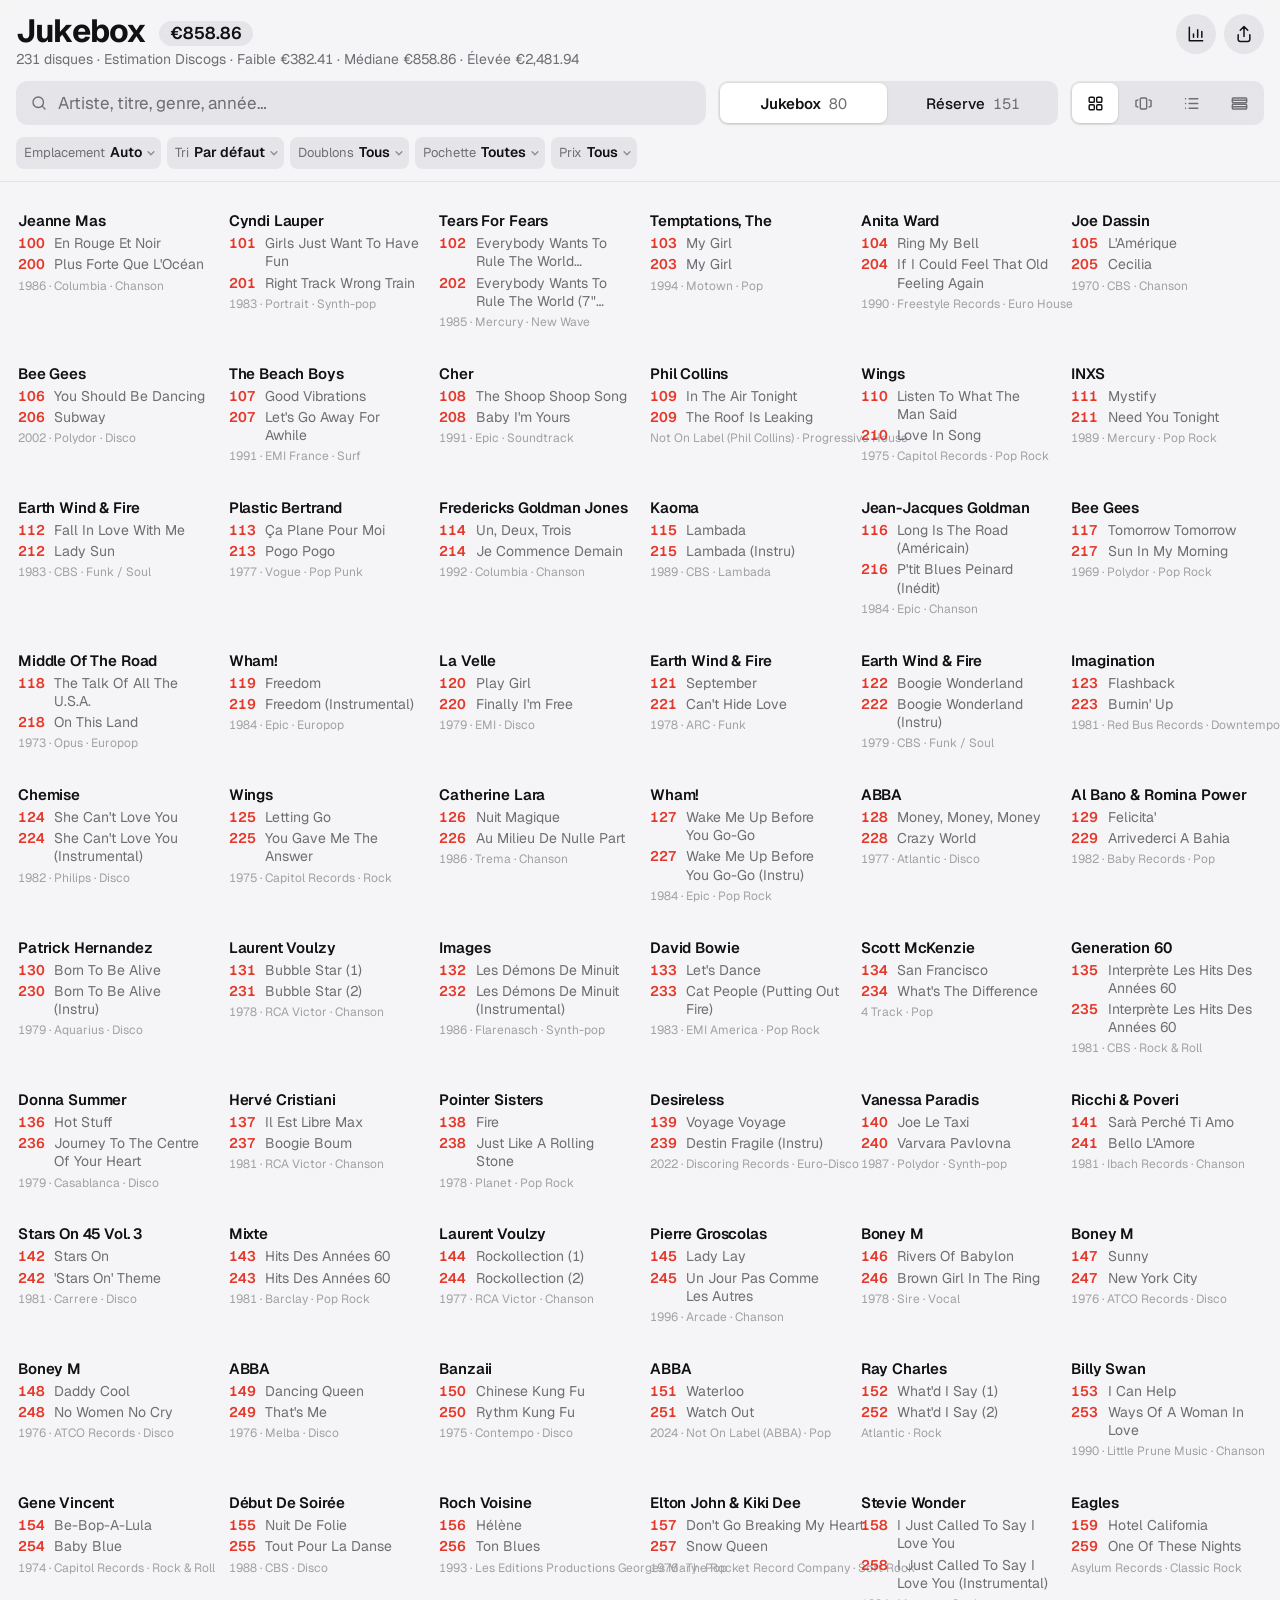
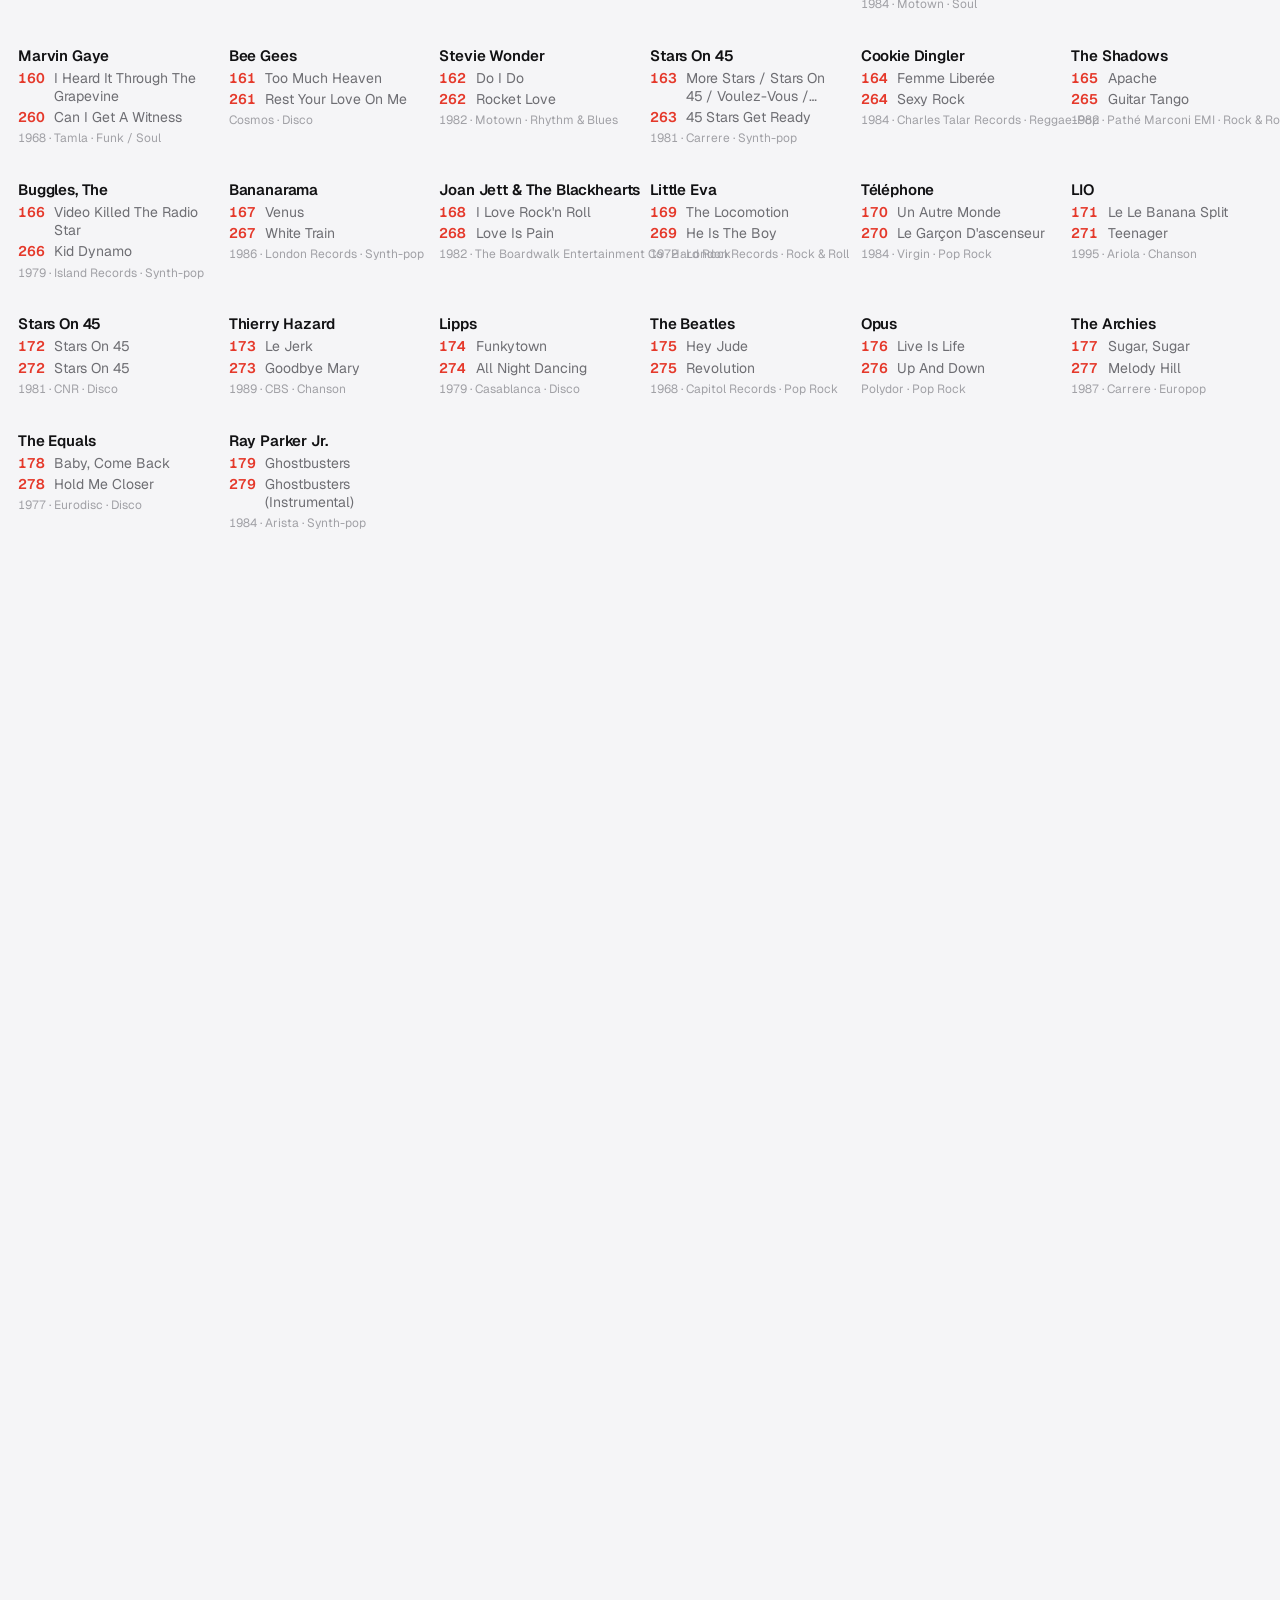
==== commit a285bded: "Publication du jukebox" ====
--- a/index.html
+++ b/index.html
@@ -55,6 +55,20 @@
       <button role="tab" id="tab-jukebox" class="actif" aria-selected="true">Jukebox <span id="nb-jukebox"></span></button>
       <button role="tab" id="tab-reserve" aria-selected="false">Réserve <span id="nb-reserve"></span></button>
     </div>
+    <div class="modes" id="modes-affichage" role="radiogroup" aria-label="Affichage">
+      <button type="button" role="radio" data-mode="grille" aria-label="Grille" title="Grille">
+        <svg viewBox="0 0 24 24" aria-hidden="true"><rect x="4" y="4" width="6.5" height="6.5" rx="1.5"/><rect x="13.5" y="4" width="6.5" height="6.5" rx="1.5"/><rect x="4" y="13.5" width="6.5" height="6.5" rx="1.5"/><rect x="13.5" y="13.5" width="6.5" height="6.5" rx="1.5"/></svg>
+      </button>
+      <button type="button" role="radio" data-mode="coverflow" aria-label="Coverflow" title="Coverflow">
+        <svg viewBox="0 0 24 24" aria-hidden="true"><rect x="8" y="5" width="8" height="14" rx="1.5"/><path d="M5 7.5 2.5 8.5v7l2.5 1M19 7.5l2.5 1v7l-2.5 1"/></svg>
+      </button>
+      <button type="button" role="radio" data-mode="liste" aria-label="Liste" title="Liste">
+        <svg viewBox="0 0 24 24" aria-hidden="true"><path d="M9 6h11M9 12h11M9 18h11M4.5 6h.01M4.5 12h.01M4.5 18h.01"/></svg>
+      </button>
+      <button type="button" role="radio" data-mode="juke" aria-label="Étiquettes du jukebox" title="Étiquettes du jukebox">
+        <svg viewBox="0 0 24 24" aria-hidden="true"><rect x="3" y="5" width="18" height="6" rx="1"/><rect x="3" y="13" width="18" height="6" rx="1"/><path d="M3 8h18M3 16h18"/></svg>
+      </button>
+    </div>
     <div class="filtres">
       <button type="button" class="filtre bouton-inventaire seul-edition" id="btn-inventaire" aria-pressed="false" aria-controls="barre-inventaire">
         <svg viewBox="0 0 24 24" aria-hidden="true"><rect x="4" y="4" width="16" height="16" rx="4"/><path d="m8 12 3 3 5-6"/></svg>
@@ -105,6 +119,13 @@
           <option value="sans">Sans</option>
         </select>
       </label>
+      <label class="filtre"><span>Prix</span>
+        <select data-filtre="prix">
+          <option value="">Tous</option>
+          <option value="avec">Avec prix</option>
+          <option value="sans">Sans prix</option>
+        </select>
+      </label>
       <label class="filtre seul-edition"><span>Discogs</span>
         <select data-filtre="discogs">
           <option value="">Tous</option>
@@ -128,6 +149,10 @@
     </div>
     <p class="etat" id="etat">Chargement…</p>
     <div class="grille" id="grille"></div>
+    <section class="carrousel" id="carrousel" aria-label="Pochettes" hidden>
+      <div class="cf-piste" id="cf-piste" tabindex="0"></div>
+      <p class="cf-legende" id="cf-legende" aria-live="polite"></p>
+    </section>
   </main>
 
   <button class="fab seul-edition" id="btn-ajouter" aria-label="Ajouter un disque">
@@ -319,6 +344,7 @@
         </form>
       </header>
       <p class="lead">Compare les valeurs et restaure les fiches de la collection locale.</p>
+      <p id="historique-bilan" class="historique-bilan" hidden></p>
       <p id="historique-statut" class="lead" role="status"></p>
       <p id="historique-attente" class="lead" hidden>La restauration sera disponible à la fin de la synchronisation.</p>
       <div id="historique-choix" class="historique-choix" hidden>
--- a/app.css
+++ b/app.css
@@ -97,7 +97,8 @@
 .pilule:disabled { opacity: .6; }
 .sync-discogs { background: var(--champ); color: var(--ink); white-space: nowrap; }
 .sync-discogs-court { display: none; }
-#statut-sync-discogs, #r-verif { white-space: pre-line; }
+#statut-sync-discogs, #r-verif, .historique-bilan { white-space: pre-line; }
+.historique-bilan { margin: 0 0 12px; padding: 10px 12px; border-radius: 10px; background: var(--champ); font-size: 14px; line-height: 1.45; }
 @media (max-width: 700px) {
   .sync-discogs { padding-inline: 10px; font-size: 13px; }
   .sync-discogs-court { display: inline; }
@@ -174,6 +175,16 @@
   .outils .segments button { height: auto; }
 }
 
+/* ——— Modes d'affichage (grand écran) ——— */
+.modes { display: none; }
+@media (min-width: 820px) {
+  .modes { display: flex; gap: 2px; height: 44px; padding: 2px; border-radius: 10px; background: var(--champ); }
+  .modes button { width: 46px; border-radius: 8px; display: grid; place-items: center; color: var(--muted); transition: background .2s ease, color .2s ease; }
+  .modes button svg { width: 19px; height: 19px; }
+  .modes button:hover { color: var(--ink); }
+  .modes button.actif { background: var(--carte); color: var(--ink); box-shadow: 0 1px 3px rgba(0, 0, 0, .12), 0 0 0 .5px rgba(0, 0, 0, .04); }
+}
+
 /* ——— Grille ——— */
 main {
   padding: 18px var(--d) calc(var(--bas) + 110px) var(--g);
@@ -225,18 +236,15 @@
 .vinyle-seul { bottom: 8px; width: 40px; height: 40px; }
 .vinyle-seul svg { width: 30px; height: 30px; stroke-width: 1.5; }
 .sans-pochette-physique .prix-disque { max-width: calc(100% - 62px); }
-.statuts-disque {
-  display: grid; grid-auto-flow: column; grid-auto-columns: minmax(0, 1fr);
-  align-self: stretch; gap: 4px; margin-top: -5px;
-}
-.statut-disque {
+/* Disque pointé (inventaire) : badge bleu à côté de la pastille Discogs */
+.badge-pointe {
+  position: absolute; top: 8px; right: 40px; width: 26px; height: 26px;
   display: grid; place-items: center;
-  min-height: 25px; padding: 3px 4px; border-radius: 6px;
-  background: var(--champ); color: var(--muted);
-  font-size: 11px; line-height: 1.2; font-weight: 600; text-align: center;
-}
-.statut-disque.pointage.actif { background: #2358ae; color: #fff; }
-.statut-disque.etat-pochette.absente { color: var(--ink); }
+  border: 2px solid #fff; border-radius: 50%;
+  background: #2358ae; color: #fff;
+  box-shadow: 0 1px 4px rgba(0, 0, 0, .25);
+}
+.badge-pointe svg { width: 15px; height: 15px; stroke-width: 2.8; }
 .infos { display: flex; flex-direction: column; gap: 3px; padding: 0 2px; }
 .artiste { font-size: 15px; font-weight: 600; letter-spacing: -.01em; white-space: nowrap; overflow: hidden; text-overflow: ellipsis; }
 .face { display: flex; gap: 7px; font-size: 14px; line-height: 1.3; color: var(--muted); }
@@ -552,3 +560,132 @@
 .barre-inventaire .aide { margin: 0; }
 .reste-inventaire { align-items: center; font-size: 13px; cursor: pointer; }
 .reste-inventaire input { accent-color: #2358ae; }
+
+/* ——— Résultats groupés (recherche par numéro), quel que soit le mode ——— */
+#grille.avec-groupes { display: block; background: none; box-shadow: none; border-radius: 0; overflow: visible; }
+.avec-groupes .groupe-resultats + .groupe-resultats { margin-top: 18px; }
+
+/* ——— Mode Liste ——— */
+.liste { display: flex; flex-direction: column; background: var(--carte); border-radius: var(--r); box-shadow: var(--ombre); overflow: hidden; }
+.ligne, .ligne-entete {
+  display: grid; align-items: center; gap: 14px; width: 100%; padding: 7px 16px; text-align: left;
+  grid-template-columns: 34px 44px minmax(120px, 1.1fr) minmax(150px, 1.4fr) minmax(150px, 1.4fr) 48px minmax(90px, .8fr) 132px;
+}
+.ligne-entete { padding-block: 10px; border-bottom: 1px solid var(--ligne); font-size: 12px; font-weight: 600; color: var(--muted); }
+.col-tri { text-align: left; color: inherit; font-weight: inherit; white-space: nowrap; }
+.col-tri:hover, .col-tri.actif { color: var(--ink); }
+.col-tri i { font-style: normal; margin-left: 4px; color: var(--accent); }
+.ligne { border-bottom: 1px solid var(--ligne); font-size: 14px; color: var(--ink); transition: background .15s ease; }
+.ligne:last-child { border-bottom: 0; }
+@media (hover: hover) { .ligne:hover { background: color-mix(in srgb, var(--champ) 60%, transparent); } }
+.col-num { font-weight: 700; color: var(--muted); }
+.col-num small { font-size: 11px; font-weight: 600; }
+.col-artiste, .col-annee, .col-label, .col-face span { white-space: nowrap; overflow: hidden; text-overflow: ellipsis; }
+.col-artiste { font-weight: 600; }
+.col-face { display: flex; gap: 7px; color: var(--muted); }
+.col-face b { flex: none; color: var(--accent); font-weight: 600; }
+.col-annee, .col-label { color: var(--muted); }
+.col-prix { justify-self: end; white-space: nowrap; font-size: 13px; color: var(--muted); }
+.col-prix b { color: var(--ink); font-weight: 700; }
+.vignette { position: relative; width: 44px; height: 44px; border-radius: 6px; background: var(--champ); }
+.vignette img { width: 100%; height: 100%; object-fit: cover; border-radius: 6px; display: block; }
+.vignette .vinyle-seul { right: -5px; bottom: -5px; width: 21px; height: 21px; border-width: 1.5px; }
+.vignette .vinyle-seul svg { width: 15px; height: 15px; }
+.vignette .badge-pointe { top: -5px; right: -5px; width: 19px; height: 19px; border-width: 1.5px; }
+.vignette .badge-pointe svg { width: 11px; height: 11px; }
+.ligne.libre { color: var(--faible); }
+.ligne.libre .col-artiste { color: var(--faible); font-weight: 500; }
+.ligne.libre .vignette { background: none; box-shadow: inset 0 0 0 1.5px var(--ligne); }
+body:not(.edition) .ligne.libre { cursor: default; }
+@media (max-width: 1099px) {
+  .ligne, .ligne-entete { grid-template-columns: 34px 44px minmax(110px, 1fr) minmax(140px, 1.4fr) minmax(140px, 1.4fr) 44px 122px; }
+  .col-label { display: none; }
+}
+
+/* ——— Mode Juke : étiquettes du panneau de sélection ——— */
+.juke { display: grid; grid-template-columns: repeat(auto-fill, minmax(250px, 1fr)); gap: 10px 12px; }
+.juke .etiquette { aspect-ratio: 5 / 2; }
+.etiquette {
+  position: relative; display: grid; grid-template-rows: minmax(0, 1fr) auto minmax(0, 1fr); aspect-ratio: 3 / 1;
+  background: #fbf6e9; color: #1d1b17; border-radius: 3px; overflow: hidden;
+  border-block: 3px solid var(--accent);
+  box-shadow: 0 1px 2px rgba(0, 0, 0, .14), 0 4px 12px rgba(0, 0, 0, .08);
+  text-align: center; text-transform: uppercase; letter-spacing: .03em;
+  transition: transform .2s cubic-bezier(.2, .8, .2, 1);
+}
+@media (prefers-color-scheme: dark) { .etiquette { background: #ece5d3; } }
+@media (hover: hover) { .etiquette:not(.libre):hover, .edition .etiquette:hover { transform: translateY(-2px); } }
+.et-face { position: relative; display: flex; align-items: center; justify-content: center; padding: 2px 44px; font-size: 11.5px; font-weight: 600; line-height: 1.12; }
+.et-face b { position: absolute; left: 10px; color: var(--accent); font-weight: 700; letter-spacing: 0; }
+.et-face span { display: -webkit-box; -webkit-line-clamp: 2; -webkit-box-orient: vertical; overflow: hidden; overflow-wrap: anywhere; }
+.et-artiste {
+  padding: 4px 12px; background: var(--accent); color: #fff;
+  font-size: 12.5px; font-weight: 700; letter-spacing: .08em;
+  white-space: nowrap; overflow: hidden; text-overflow: ellipsis;
+}
+.etiquette .badge-pointe { top: 5px; right: 6px; width: 19px; height: 19px; border-width: 1.5px; }
+.etiquette .badge-pointe svg { width: 11px; height: 11px; }
+.etiquette.libre { background: none; color: var(--faible); border-color: transparent; box-shadow: inset 0 0 0 1.5px var(--ligne); }
+.etiquette.libre .et-artiste { background: none; color: var(--faible); }
+.etiquette.libre .et-face b { color: var(--faible); }
+
+/* ——— Carrousel : mode Coverflow, et téléphone sur le côté ——— */
+.carrousel { --cf: clamp(240px, calc(100vh - 400px), 440px); display: flex; flex-direction: column; align-items: center; gap: 10px; }
+.cf-piste {
+  width: 100%; display: flex; align-items: center;
+  overflow-x: auto; overflow-y: hidden; overscroll-behavior-x: contain;
+  scroll-snap-type: x mandatory; scrollbar-width: none;
+  perspective: 1200px; padding-block: 36px; outline: none;
+  -webkit-user-select: none; user-select: none;
+}
+.cf-piste::-webkit-scrollbar { display: none; }
+.cf-piste::before, .cf-piste::after { content: ""; flex: 0 0 calc(50% - var(--cf) / 2); }
+.cf-item { position: relative; flex: 0 0 var(--cf); height: var(--cf); scroll-snap-align: center; transform-style: preserve-3d; cursor: pointer; }
+.cf-item + .cf-item { margin-left: calc(var(--cf) * -.36); }
+.cf-carte { position: relative; width: 100%; height: 100%; transform-style: preserve-3d; transition: transform .6s cubic-bezier(.2, .8, .2, 1); }
+.cf-carte.retournee { transform: rotateY(180deg); }
+.cf-face {
+  position: absolute; inset: 0; aspect-ratio: auto; border-radius: 12px; overflow: hidden;
+  -webkit-backface-visibility: hidden; backface-visibility: hidden;
+  box-shadow: 0 18px 40px rgba(0, 0, 0, .28);
+}
+.cf-recto img { -webkit-user-drag: none; }
+.cf-verso {
+  transform: rotateY(180deg); background: var(--carte); color: var(--ink);
+  display: flex; flex-direction: column; gap: 6px; padding: clamp(14px, calc(var(--cf) * .06), 24px);
+  overflow-y: auto; pointer-events: none; text-align: left; cursor: default;
+}
+.retournee .cf-verso { pointer-events: auto; }
+.retournee .cf-recto { pointer-events: none; }
+.cf-verso p { margin: 0; }
+.cf-pos { align-self: flex-start; padding: 2px 9px; border-radius: 10px; background: var(--accent); color: #fff; font-size: 12px; font-weight: 700; }
+.cf-verso h3 { margin: 2px 0 2px; font-size: clamp(17px, calc(var(--cf) * .065), 26px); line-height: 1.15; letter-spacing: -.015em; }
+.cf-verso .face { font-size: clamp(13px, calc(var(--cf) * .045), 17px); }
+.cf-meta { font-size: 12.5px; color: var(--muted); }
+.cf-bas { margin-top: auto; display: flex; flex-direction: column; gap: 8px; padding-top: 6px; }
+.cf-prix { display: flex; flex-direction: column; gap: 1px; }
+.cf-prix span { font-size: 11px; color: var(--muted); }
+.cf-prix strong { font-size: 15px; font-weight: 500; }
+.cf-prix b { font-weight: 700; }
+.cf-fiche { align-self: flex-start; height: 32px; padding: 0 14px; border-radius: 16px; background: var(--champ); font-size: 13px; font-weight: 600; }
+.cf-legende { margin: 0; max-width: 100%; min-height: 3.6em; padding-inline: 16px; display: flex; flex-direction: column; align-items: center; gap: 1px; text-align: center; }
+.cf-legende > * { max-width: 100%; white-space: nowrap; overflow: hidden; text-overflow: ellipsis; }
+.cf-legende b { font-size: 17px; font-weight: 600; }
+.cf-legende span { font-size: 14px; color: var(--muted); }
+.cf-legende small { font-size: 12px; color: var(--faible); }
+
+/* Téléphone sur le côté : le carrousel prend tout l'écran */
+.cf-plein-ecran { overflow: hidden; }
+.cf-plein-ecran :is(.barre, .fab, .barre-inventaire, .etat) { display: none !important; }
+.cf-plein-ecran .carrousel {
+  position: fixed; inset: 0; z-index: 30; justify-content: center; gap: 2px;
+  --cf: min(70vh, 42vw);
+  padding: var(--haut) env(safe-area-inset-right, 0px) var(--bas) env(safe-area-inset-left, 0px);
+  background: var(--bg);
+}
+@supports (height: 1dvh) { .cf-plein-ecran .carrousel { --cf: min(70dvh, 42vw); } }
+.cf-plein-ecran .cf-piste { padding-block: 14px; }
+.cf-plein-ecran .cf-legende { min-height: 0; }
+.cf-plein-ecran .cf-legende b { font-size: 15px; }
+.cf-plein-ecran .cf-legende span { font-size: 13px; }
+.cf-recto .badge-pointe { right: 10px; top: 10px; }
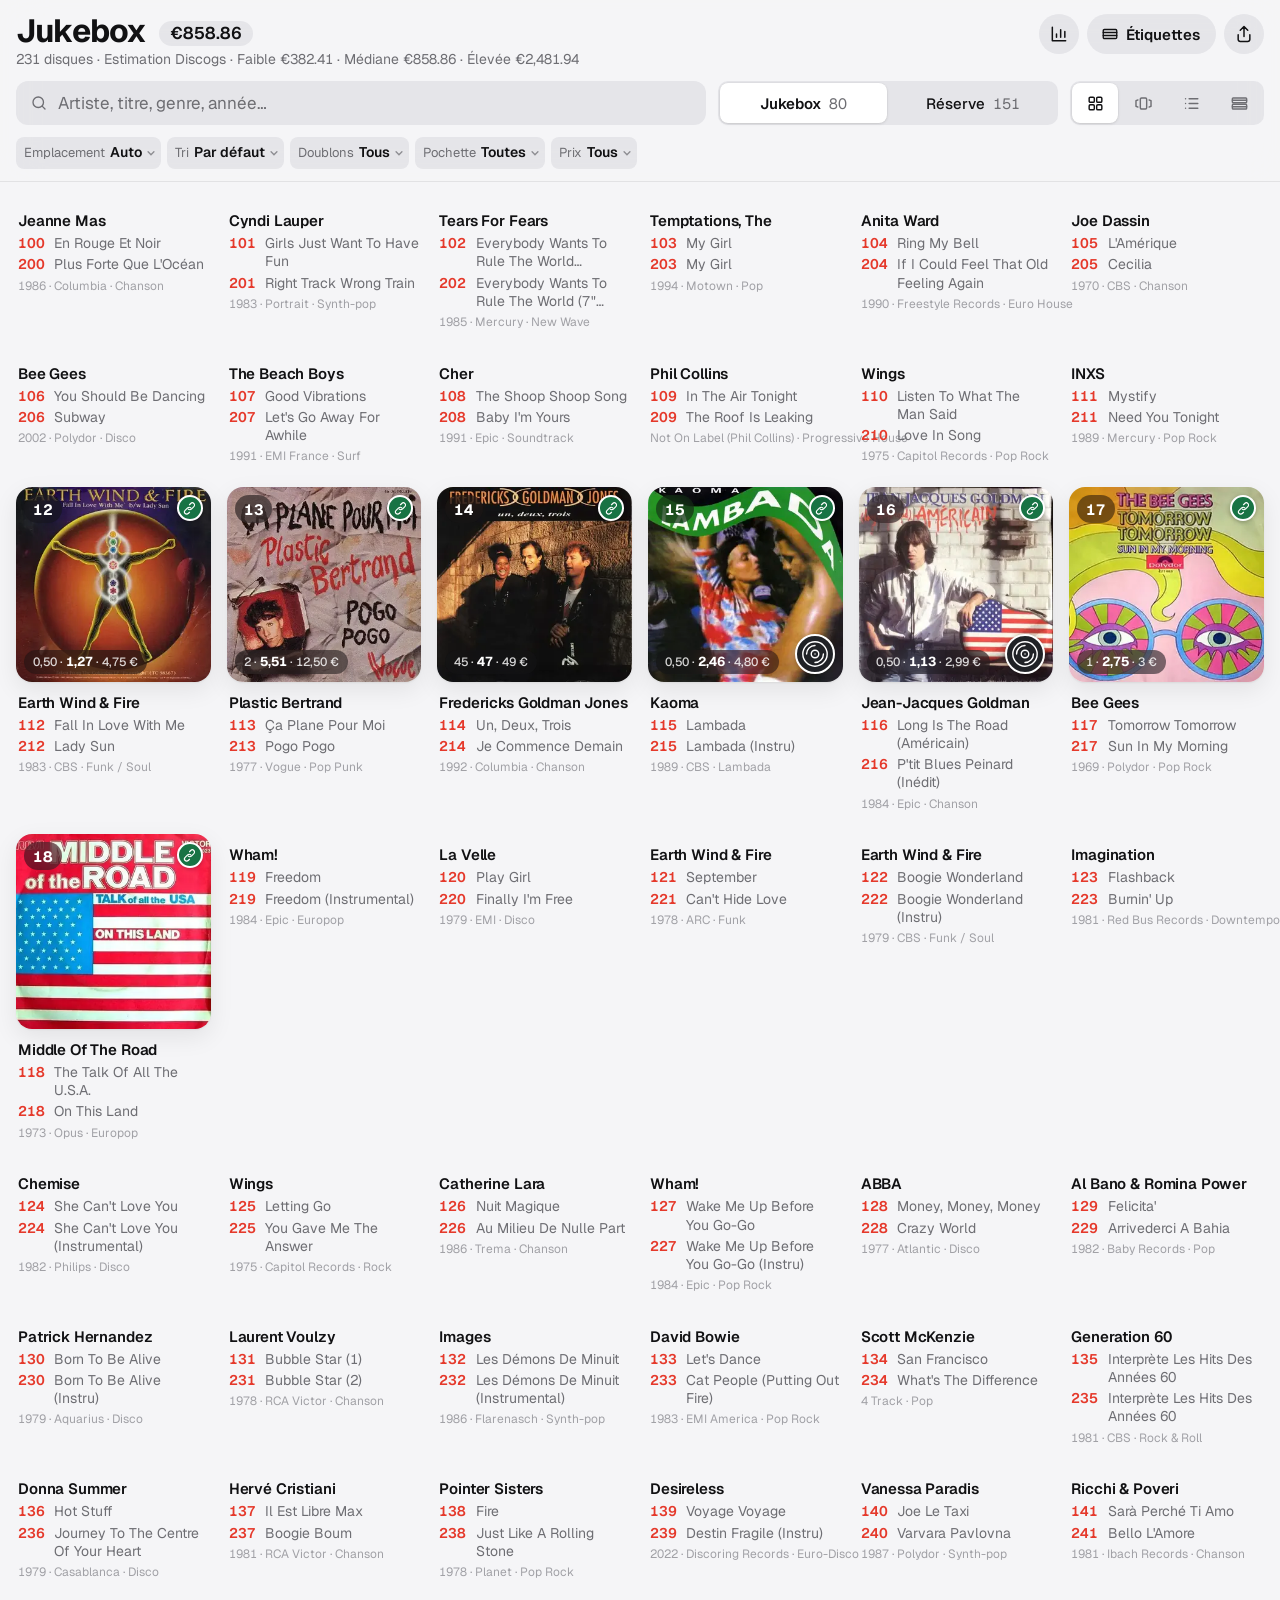
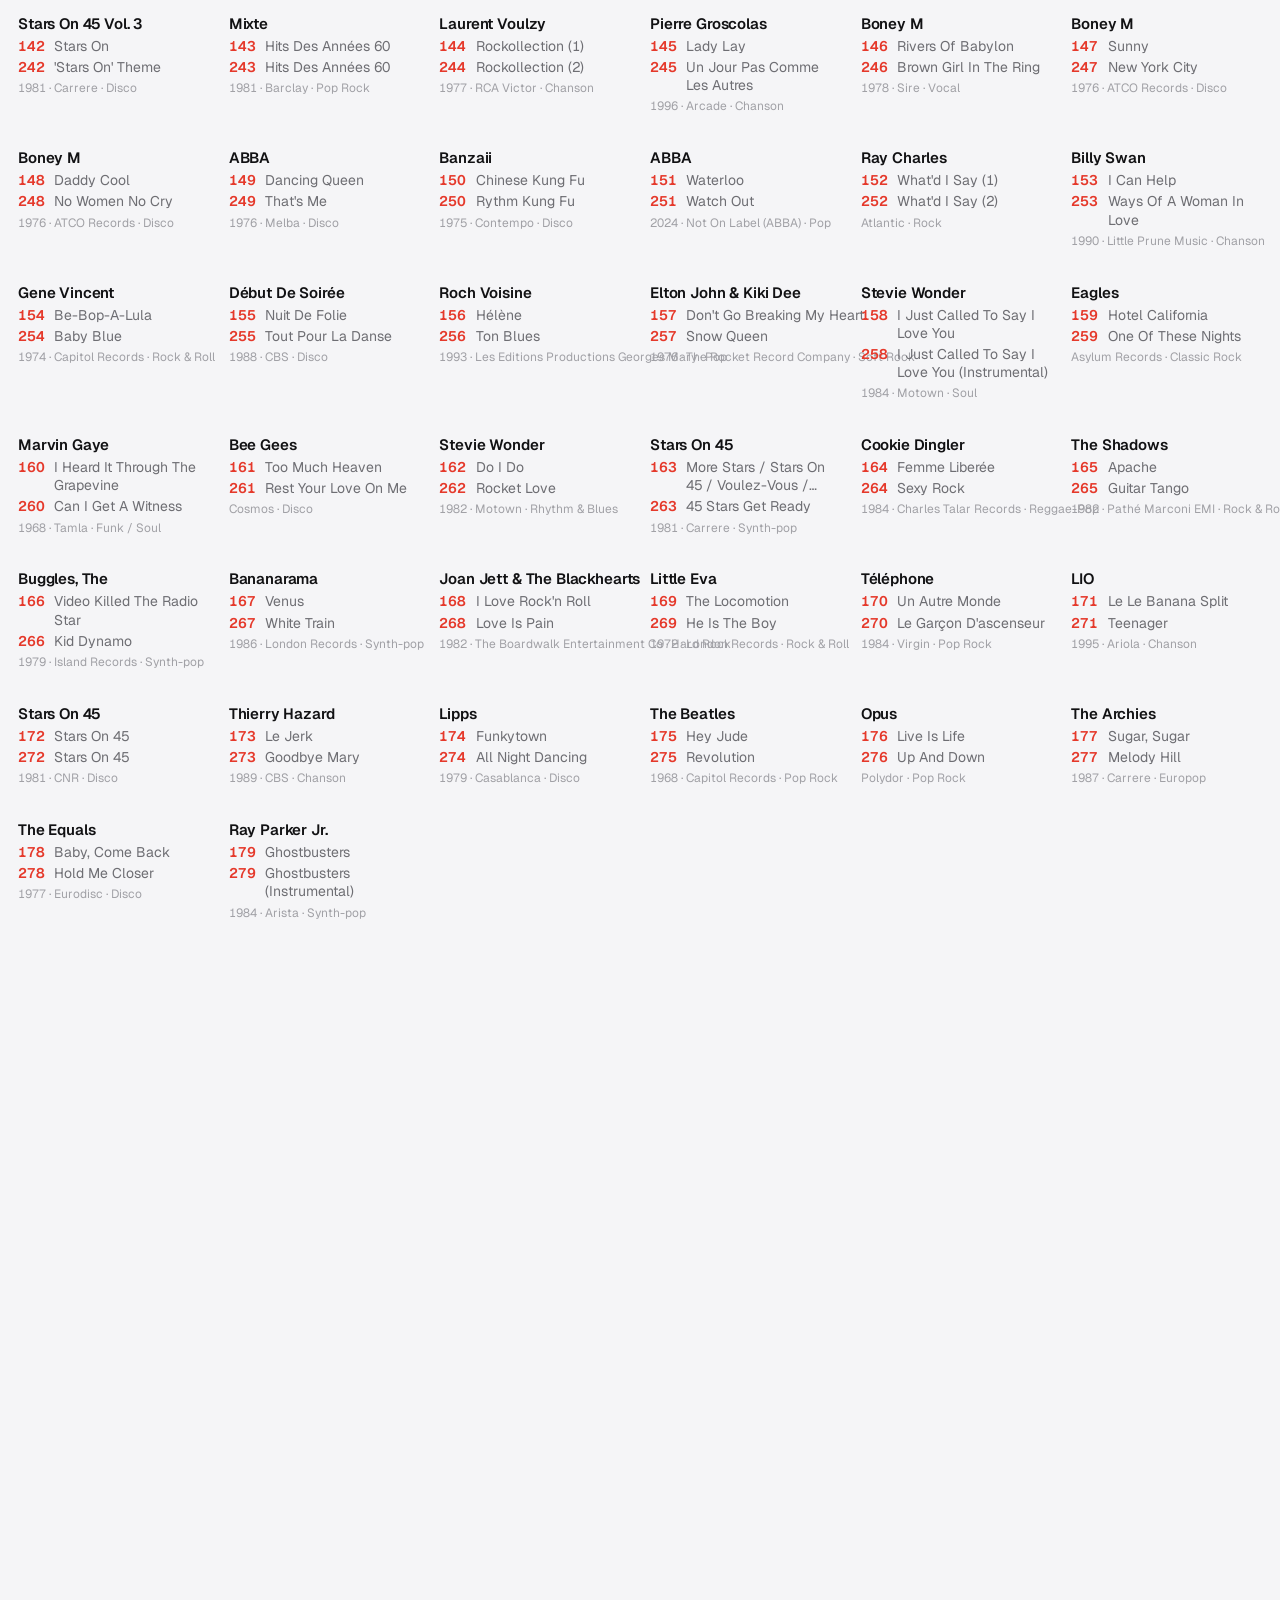
==== commit 96e7b893: "Publication du jukebox" ====
--- a/index.html
+++ b/index.html
@@ -36,6 +36,9 @@
         </button>
         <button type="button" class="pilule sync-discogs seul-edition" id="btn-sync-discogs" aria-label="Synchroniser avec Discogs" title="Synchroniser avec Discogs" disabled>
           <span class="sync-discogs-complet">Synchroniser avec Discogs</span><span class="sync-discogs-court" aria-hidden="true">↻ Discogs</span>
+        </button>
+        <button type="button" class="pilule etiquettes" id="btn-etiquettes" title="Envoyer la liste du jukebox à 45'O'Juke pour faire les étiquettes" disabled>
+          <svg viewBox="0 0 24 24" aria-hidden="true"><rect x="3" y="6" width="18" height="12" rx="1.5"/><path d="M3 10h18M3 14h18"/></svg><span>Étiquettes</span>
         </button>
         <button class="pilule seul-edition" id="btn-publier">Publier</button>
         <button class="icone" id="btn-export" aria-label="Exporter pour 45'O'Juke" title="Exporter pour 45'O'Juke">
--- a/app.css
+++ b/app.css
@@ -96,6 +96,12 @@
 .pilule:active { transform: scale(.94); }
 .pilule:disabled { opacity: .6; }
 .sync-discogs { background: var(--champ); color: var(--ink); white-space: nowrap; }
+.etiquettes { display: inline-flex; align-items: center; gap: 7px; padding-inline: 14px 16px; background: var(--champ); color: var(--ink); white-space: nowrap; }
+.etiquettes svg { width: 18px; height: 18px; }
+@media (max-width: 700px) {
+  .etiquettes { width: 40px; padding: 0; justify-content: center; }
+  .etiquettes span { display: none; }
+}
 .sync-discogs-court { display: none; }
 #statut-sync-discogs, #r-verif, .historique-bilan { white-space: pre-line; }
 .historique-bilan { margin: 0 0 12px; padding: 10px 12px; border-radius: 10px; background: var(--champ); font-size: 14px; line-height: 1.45; }
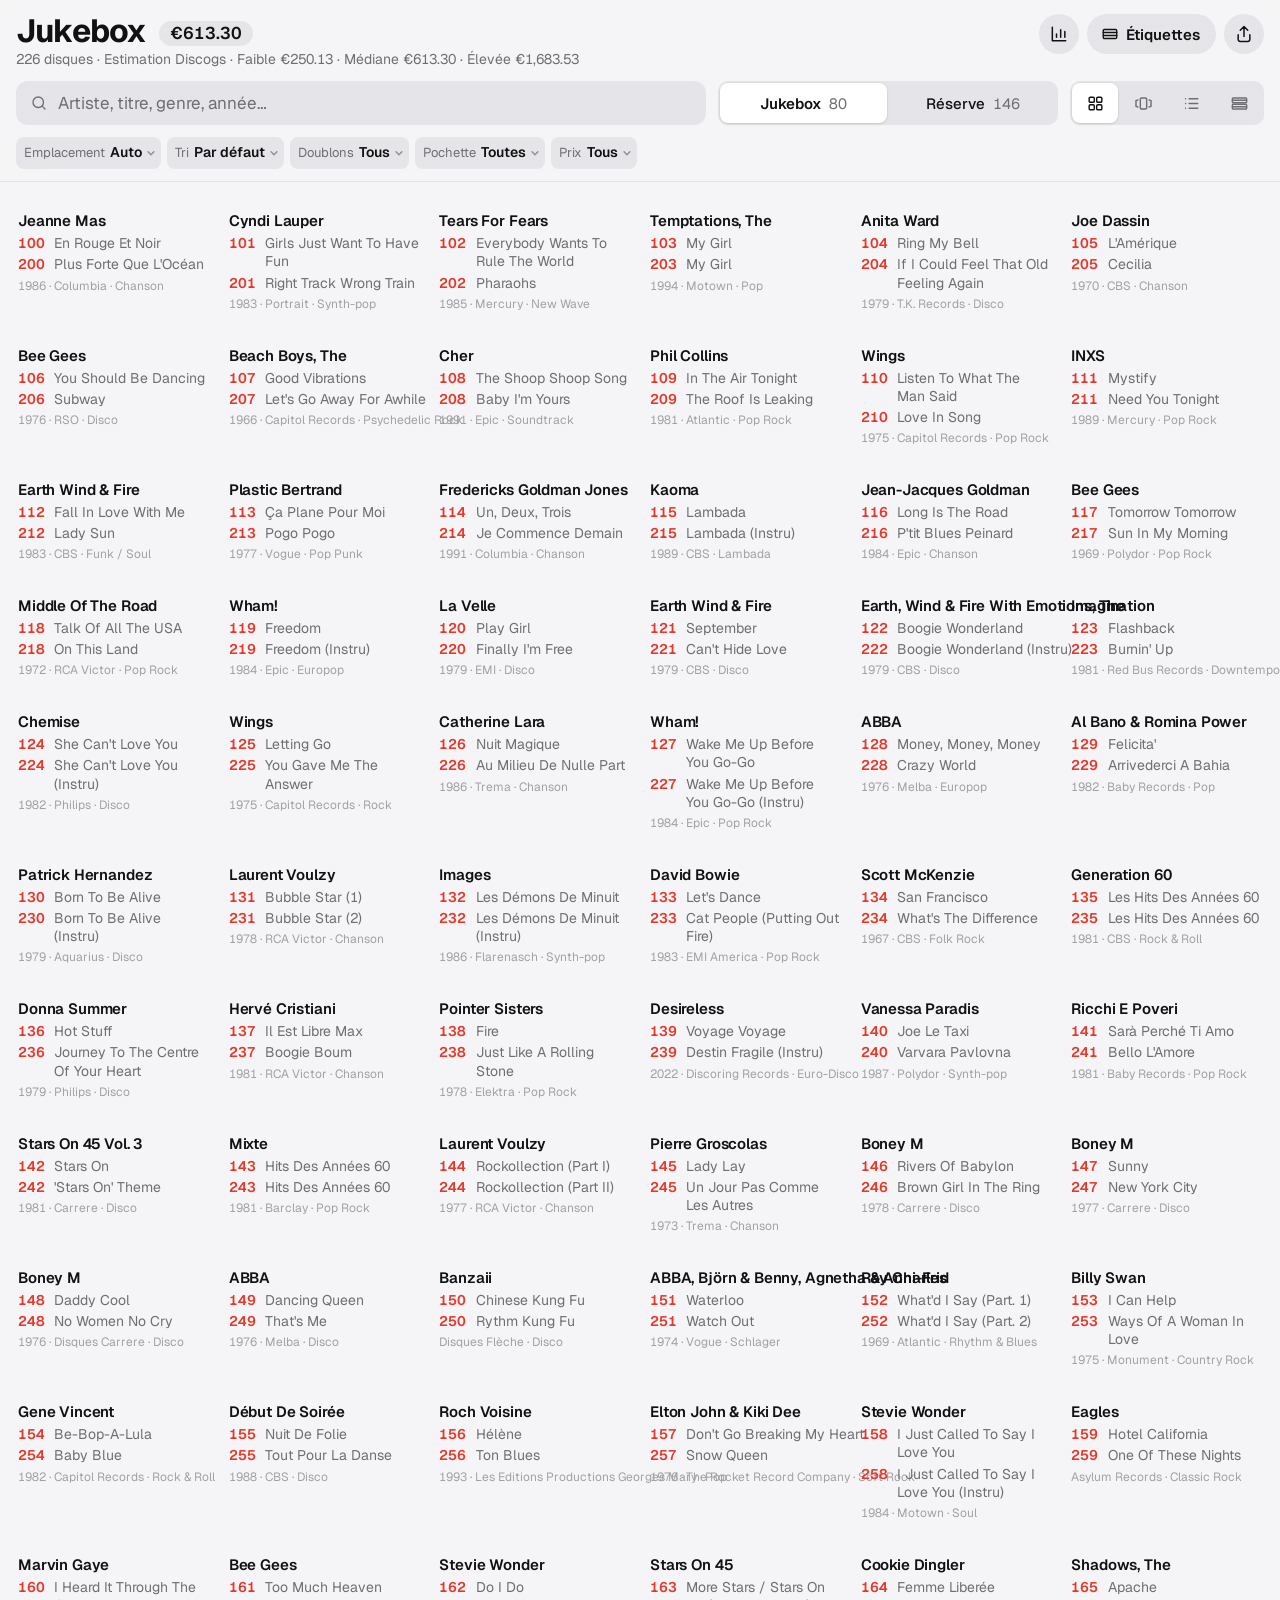
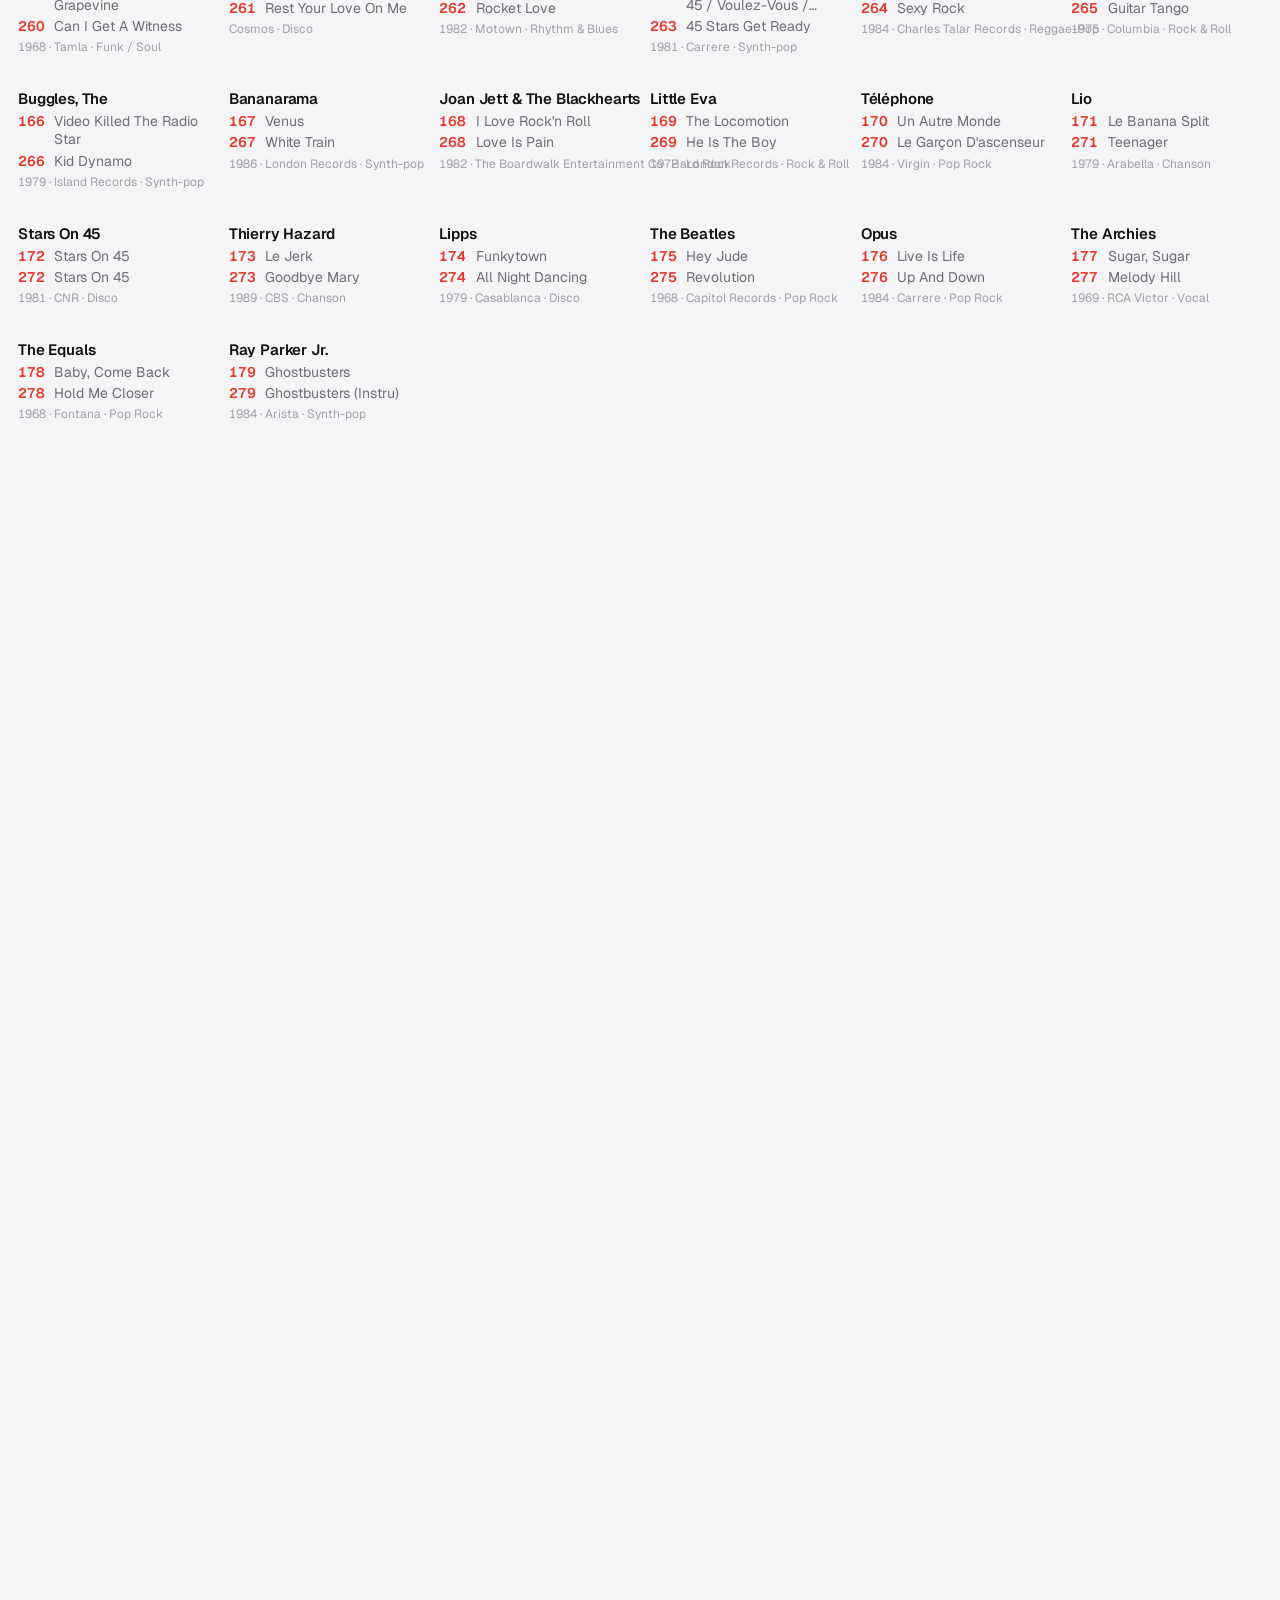
==== commit 2630fd4c: "Publication du jukebox" ====
--- a/index.html
+++ b/index.html
@@ -86,7 +86,7 @@
         </select>
       </label>
       <label class="filtre"><span>Tri</span>
-        <select id="tri-disques" data-filtre="tri">
+        <select data-filtre="tri">
           <option value="">Par défaut</option>
           <option value="artiste-az">Artiste A–Z</option>
           <option value="artiste-za">Artiste Z–A</option>
@@ -280,6 +280,18 @@
     </form>
   </dialog>
 
+  <dialog class="stats-collection remplacement" id="remplacement" aria-labelledby="remplacement-titre">
+    <form method="dialog" class="feuille">
+      <header class="feuille-tete">
+        <h2 id="remplacement-titre">Ajouter au jukebox</h2>
+        <button type="submit" class="icone fermer" aria-label="Fermer" autofocus><svg viewBox="0 0 24 24" aria-hidden="true"><path d="M6 6l12 12M18 6 6 18"/></svg></button>
+      </header>
+      <p class="lead" id="remplacement-disque"></p>
+      <p class="aide">Choisis le disque à remplacer : un mail prêt à envoyer s'ouvre.</p>
+      <ul class="remplacement-liste" id="remplacement-liste"></ul>
+    </form>
+  </dialog>
+
   <!-- Export 45'O'Juke -->
   <div class="voile" id="export" hidden>
     <div class="feuille">
@@ -359,6 +371,32 @@
     </div>
   </dialog>
 
+  <!-- Confirmation de la synchronisation Discogs : rien n'est modifié avant « Appliquer » -->
+  <dialog class="stats-collection confirmer-synchro" id="confirmer-synchro" aria-labelledby="cs-titre">
+    <div class="feuille">
+      <header class="feuille-tete"><h2 id="cs-titre">Confirmer la synchronisation</h2></header>
+      <p class="lead">Rien n’a encore été modifié. Seuls les éléments cochés seront appliqués.
+        Les disques pointés <span class="cs-cadenas">🔒</span> ne changent jamais sans ton accord : ils sont décochés par défaut.</p>
+      <section id="cs-bloc-imports" class="cs-bloc">
+        <h3>Disques en trop sur Discogs (absents de ton site)</h3>
+        <p class="aide">Ton site est la référence : Discogs doit en être le miroir. Les disques cochés seront retirés de ta collection Discogs. Décoche ceux que tu veux garder sur Discogs pour cette fois.</p>
+        <ul class="verif-liste" id="cs-imports"></ul>
+      </section>
+      <section id="cs-bloc-modifs" class="cs-bloc">
+        <div class="verif-tete">
+          <h3>Fiches mises à jour avec Discogs</h3>
+          <label class="bascule"><input type="checkbox" id="cs-tout"> Tout cocher</label>
+        </div>
+        <div id="cs-modifs" class="historique-fiches"></div>
+      </section>
+      <p id="cs-vide" class="lead" hidden>Aucune fiche ne change. « Appliquer » range seulement les disques dans Jukebox / Réserve sur Discogs et actualise l’estimation.</p>
+      <div class="cs-actions">
+        <button type="button" class="secondaire" id="cs-annuler">Annuler (ne rien changer)</button>
+        <button type="button" class="principal" id="cs-appliquer">Appliquer</button>
+      </div>
+    </div>
+  </dialog>
+
   <!-- Résultats de la vérification Discogs -->
   <div class="voile" id="verif" hidden>
     <div class="feuille large">
--- a/app.css
+++ b/app.css
@@ -69,7 +69,7 @@
   border-bottom: 1px solid var(--ligne);
 }
 .barre > * { max-width: var(--largeur-page); margin-inline: auto; }
-.barre-haut { display: flex; align-items: center; justify-content: space-between; gap: 12px; margin-bottom: 12px; }
+.barre-haut { display: flex; align-items: flex-start; justify-content: space-between; gap: 12px; margin-bottom: 12px; }
 .marque h1 { margin: 0; font-size: 32px; line-height: 1.05; font-weight: 700; letter-spacing: -.025em; }
 .marque p { margin: 2px 0 0; color: var(--muted); font-size: 14px; }
 .suivi-discogs { display: flex; flex-wrap: wrap; align-items: baseline; gap: 0 10px; }
@@ -87,7 +87,6 @@
 .prix-disque b { color: #fff; font-weight: 700; font-size: 13px; }
 .actions { display: flex; gap: 8px; flex: none; }
 .marque { flex: 1; min-width: 0; }
-.barre-haut { align-items: flex-start; }
 .pilule {
   height: 40px; padding: 0 18px; border-radius: 20px;
   background: var(--accent); color: var(--accent-ink); font-size: 15px; font-weight: 600;
@@ -98,14 +97,13 @@
 .sync-discogs { background: var(--champ); color: var(--ink); white-space: nowrap; }
 .etiquettes { display: inline-flex; align-items: center; gap: 7px; padding-inline: 14px 16px; background: var(--champ); color: var(--ink); white-space: nowrap; }
 .etiquettes svg { width: 18px; height: 18px; }
-@media (max-width: 700px) {
-  .etiquettes { width: 40px; padding: 0; justify-content: center; }
-  .etiquettes span { display: none; }
-}
 .sync-discogs-court { display: none; }
 #statut-sync-discogs, #r-verif, .historique-bilan { white-space: pre-line; }
 .historique-bilan { margin: 0 0 12px; padding: 10px 12px; border-radius: 10px; background: var(--champ); font-size: 14px; line-height: 1.45; }
 @media (max-width: 700px) {
+  .etiquettes { width: 40px; padding: 0; justify-content: center; }
+  .etiquettes span { display: none; }
+  #btn-export { display: none; }
   .sync-discogs { padding-inline: 10px; font-size: 13px; }
   .sync-discogs-court { display: inline; }
   .sync-discogs-complet { display: none; }
@@ -328,6 +326,15 @@
 .stats-grille dt, .stats-grille small { color: var(--muted); font-size: 13px; }
 .stats-grille dd { margin: 2px 0 0; font-size: 18px; font-weight: 700; }
 .stats-grille small { display: block; margin-top: 3px; font-weight: 400; }
+
+.remplacement-liste { list-style: none; margin: 0; padding: 0; display: grid; gap: 6px; }
+.remplacement-liste button { display: flex; align-items: center; gap: 12px; width: 100%; padding: 10px 12px; border: 0; border-radius: var(--r); background: var(--champ); color: var(--ink); font: inherit; text-align: left; cursor: pointer; }
+.remplacement-liste button:hover, .remplacement-liste button:focus-visible { outline: 2px solid var(--accent); outline-offset: -2px; }
+.remplacement-liste .num { flex: none; min-width: 2.2em; font-weight: 700; font-variant-numeric: tabular-nums; }
+.remplacement-liste .titres { display: flex; flex-direction: column; min-width: 0; overflow-wrap: anywhere; }
+.remplacement-liste small { color: var(--muted); font-size: 13px; }
+.remplacement-liste .libre { color: var(--muted); font-style: italic; }
+.btn-ajouter-jukebox { align-self: flex-start; margin-top: 4px; }
 
 .historique-discogs { width: min(760px, calc(100% - 24px)); }
 #historique-statut:empty { display: none; }
@@ -529,7 +536,6 @@
 .champs .lien { margin-top: 0; }
 .choix { display: flex; flex-wrap: wrap; gap: 8px; align-items: center; }
 .choix .secondaire { height: 40px; padding: 0 16px; font-size: 15px; background: var(--carte); }
-@media (max-width: 700px) { #btn-export { display: none; } }
 .bascule { display: flex; gap: 10px; align-items: flex-start; color: var(--ink); }
 .bascule input { width: 20px; height: 20px; margin: 0; accent-color: var(--accent); flex: none; }
 .case-pochette { align-items: center; min-height: 44px; padding: 0 14px; border-radius: 11px; background: var(--carte); box-shadow: inset 0 0 0 1px var(--ligne); font-size: 16px; cursor: pointer; }
@@ -639,7 +645,7 @@
 .carrousel { --cf: clamp(240px, calc(100vh - 400px), 440px); display: flex; flex-direction: column; align-items: center; gap: 10px; }
 .cf-piste {
   width: 100%; display: flex; align-items: center;
-  overflow-x: auto; overflow-y: hidden; overscroll-behavior-x: contain;
+  overflow: auto hidden; overscroll-behavior-x: contain;
   scroll-snap-type: x mandatory; scrollbar-width: none;
   perspective: 1200px; padding-block: 36px; outline: none;
   -webkit-user-select: none; user-select: none;
@@ -665,7 +671,7 @@
 .retournee .cf-recto { pointer-events: none; }
 .cf-verso p { margin: 0; }
 .cf-pos { align-self: flex-start; padding: 2px 9px; border-radius: 10px; background: var(--accent); color: #fff; font-size: 12px; font-weight: 700; }
-.cf-verso h3 { margin: 2px 0 2px; font-size: clamp(17px, calc(var(--cf) * .065), 26px); line-height: 1.15; letter-spacing: -.015em; }
+.cf-verso h3 { margin: 2px 0; font-size: clamp(17px, calc(var(--cf) * .065), 26px); line-height: 1.15; letter-spacing: -.015em; }
 .cf-verso .face { font-size: clamp(13px, calc(var(--cf) * .045), 17px); }
 .cf-meta { font-size: 12.5px; color: var(--muted); }
 .cf-bas { margin-top: auto; display: flex; flex-direction: column; gap: 8px; padding-top: 6px; }
@@ -695,3 +701,17 @@
 .cf-plein-ecran .cf-legende b { font-size: 15px; }
 .cf-plein-ecran .cf-legende span { font-size: 13px; }
 .cf-recto .badge-pointe { right: 10px; top: 10px; }
+
+/* Confirmation de la synchronisation Discogs */
+.confirmer-synchro .feuille { display: flex; flex-direction: column; gap: 14px; }
+.confirmer-synchro h3 { margin: 0 0 6px; font-size: 16px; }
+.cs-bloc .aide { margin: 0 0 8px; }
+.cs-import { display: flex; align-items: center; justify-content: space-between; gap: 10px; padding: 10px 12px; border-radius: 12px; background: var(--carte); }
+.cs-import span { overflow-wrap: anywhere; }
+.cs-import small { display: block; color: var(--muted); }
+.cs-import select { flex: none; max-width: 48%; }
+.cs-modif summary { display: flex; align-items: center; gap: 8px; }
+.cs-modif summary input { flex: none; width: 20px; height: 20px; }
+.cs-modif.pointe { outline: 2px solid var(--accent); outline-offset: -2px; }
+.cs-actions { position: sticky; bottom: 0; display: flex; justify-content: flex-end; gap: 10px; padding-top: 10px; background: inherit; }
+.sync-discogs.arret { background: var(--accent); color: var(--accent-ink); }
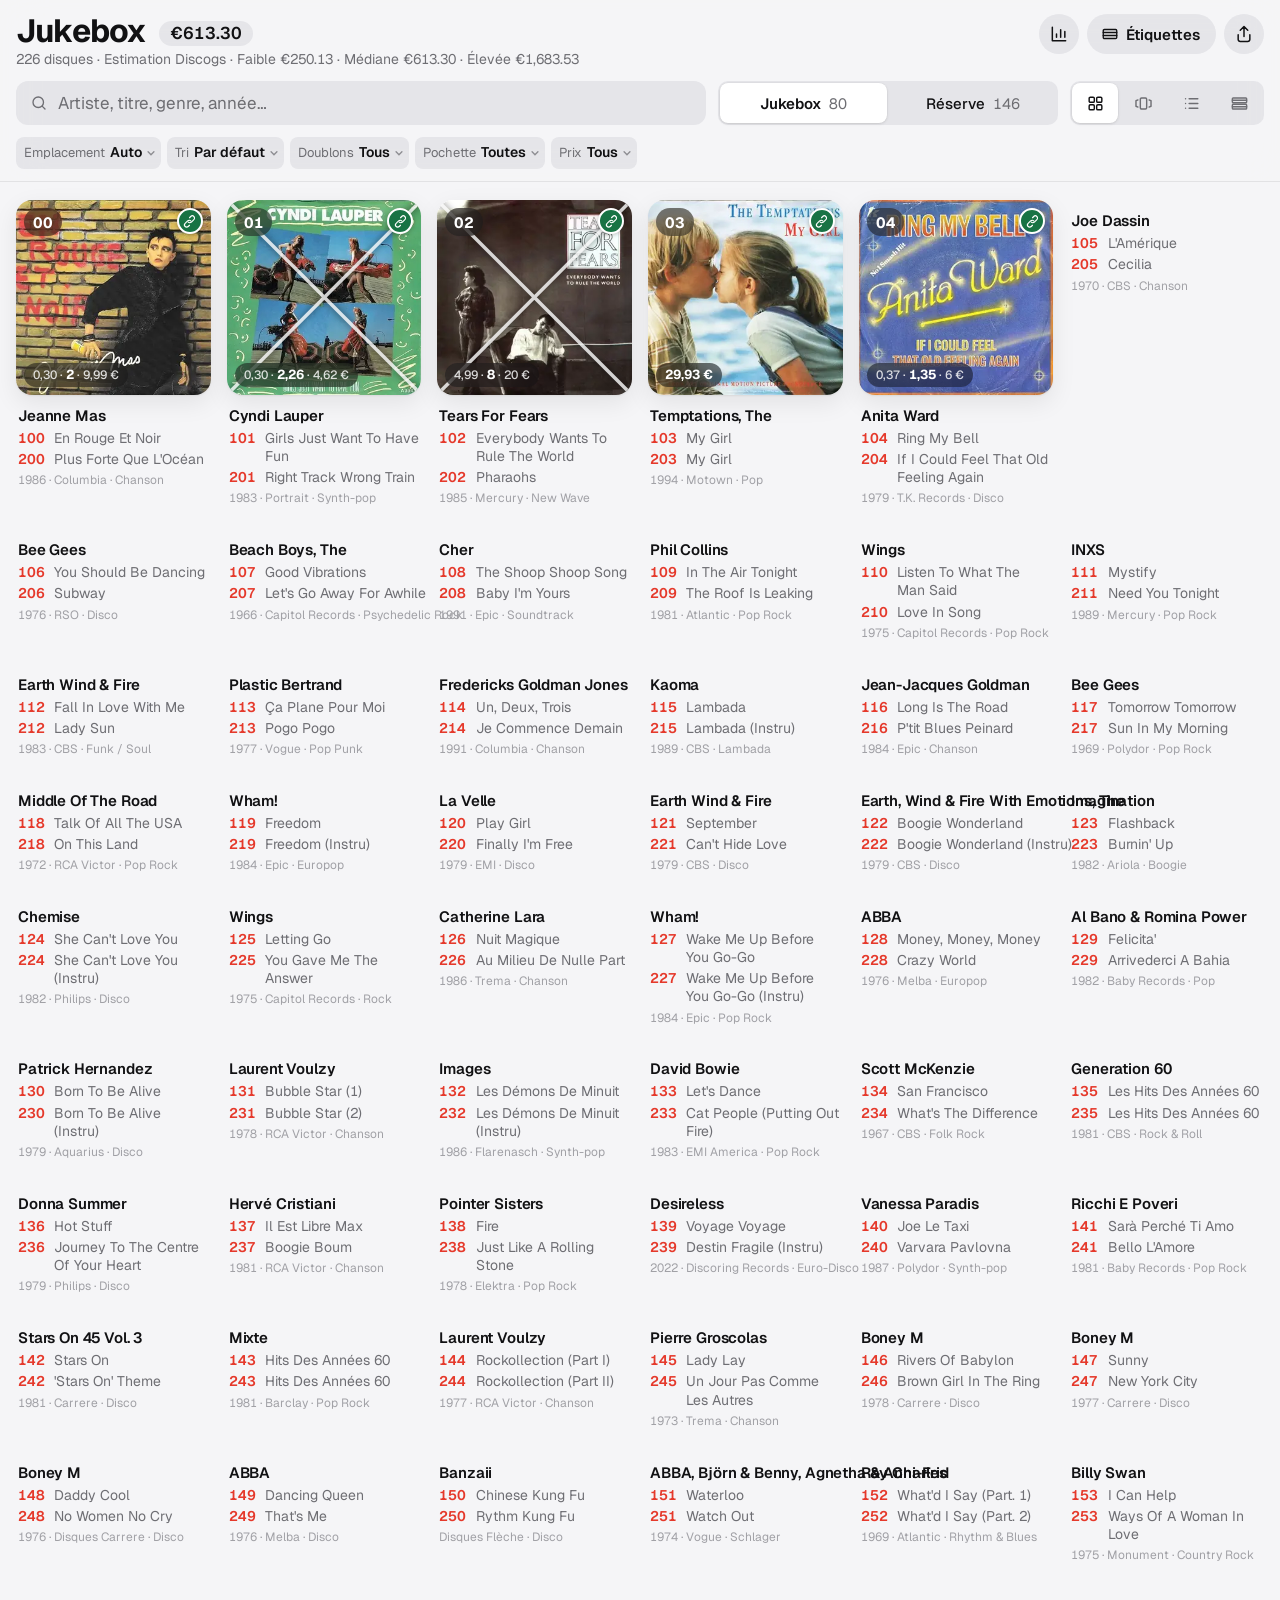
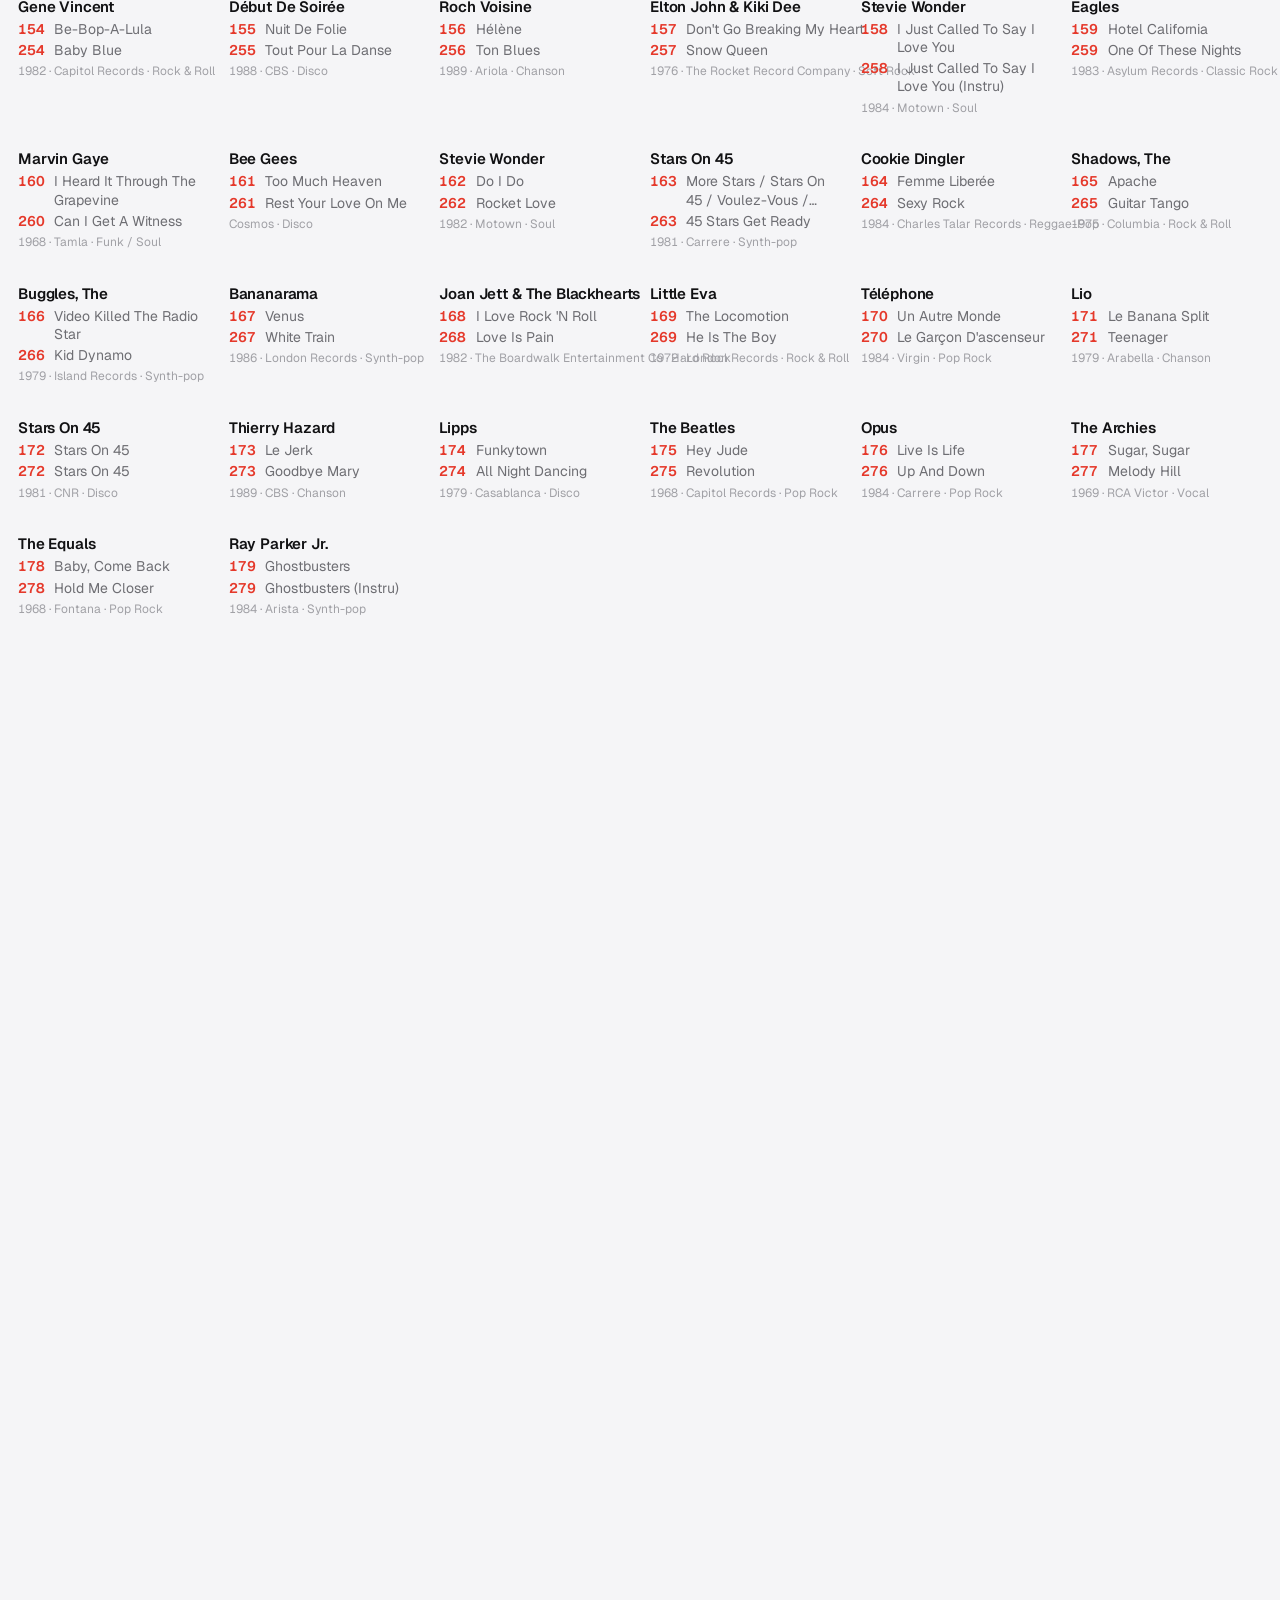
==== commit 63b8658b: "Publication du jukebox" ====
--- a/index.html
+++ b/index.html
@@ -183,6 +183,7 @@
             <div class="fiche-reference">
               <a id="lien-discogs" target="_blank" rel="noopener" hidden>Discogs ↗</a>
               <p class="aide" id="fiche-prix" hidden></p>
+              <button type="button" class="secondaire btn-ajouter-jukebox" id="btn-ajouter-jukebox" hidden>Ajouter au jukebox</button>
             </div>
           </div>
 
--- a/app.css
+++ b/app.css
@@ -227,7 +227,7 @@
   -webkit-backdrop-filter: blur(12px) saturate(160%); backdrop-filter: blur(12px) saturate(160%);
 }
 .num.reserve { font-weight: 600; font-size: 13px; }
-.pastille-discogs, .vinyle-seul {
+.pastille-discogs {
   position: absolute; right: 8px;
   display: grid; place-items: center;
   border: 2px solid #fff; border-radius: 50%;
@@ -237,9 +237,13 @@
 .pastille-discogs { top: 8px; width: 26px; height: 26px; }
 .pastille-discogs.actif { background: #187344; }
 .pastille-discogs svg { width: 15px; height: 15px; }
-.vinyle-seul { bottom: 8px; width: 40px; height: 40px; }
-.vinyle-seul svg { width: 30px; height: 30px; stroke-width: 1.5; }
-.sans-pochette-physique .prix-disque { max-width: calc(100% - 62px); }
+/* Sans pochette physique : croix fine en filigrane, d'un coin à l'autre. */
+.croix-sans-pochette { position: absolute; inset: 0; pointer-events: none; border-radius: inherit; overflow: hidden; }
+.croix-sans-pochette svg { width: 100%; height: 100%; display: block; }
+.croix-sans-pochette path {
+  fill: none; stroke: rgba(255, 255, 255, .8); stroke-width: 3.5px; stroke-linecap: round;
+  vector-effect: non-scaling-stroke; filter: drop-shadow(0 0 2px rgba(0, 0, 0, .7));
+}
 /* Disque pointé (inventaire) : badge bleu à côté de la pastille Discogs */
 .badge-pointe {
   position: absolute; top: 8px; right: 40px; width: 26px; height: 26px;
@@ -334,7 +338,7 @@
 .remplacement-liste .titres { display: flex; flex-direction: column; min-width: 0; overflow-wrap: anywhere; }
 .remplacement-liste small { color: var(--muted); font-size: 13px; }
 .remplacement-liste .libre { color: var(--muted); font-style: italic; }
-.btn-ajouter-jukebox { align-self: flex-start; margin-top: 4px; }
+.btn-ajouter-jukebox { height: 38px; margin-top: 8px; padding: 0 14px; font-size: 14px; }
 
 .historique-discogs { width: min(760px, calc(100% - 24px)); }
 #historique-statut:empty { display: none; }
@@ -601,8 +605,7 @@
 .col-prix b { color: var(--ink); font-weight: 700; }
 .vignette { position: relative; width: 44px; height: 44px; border-radius: 6px; background: var(--champ); }
 .vignette img { width: 100%; height: 100%; object-fit: cover; border-radius: 6px; display: block; }
-.vignette .vinyle-seul { right: -5px; bottom: -5px; width: 21px; height: 21px; border-width: 1.5px; }
-.vignette .vinyle-seul svg { width: 15px; height: 15px; }
+.vignette .croix-sans-pochette path { stroke-width: 2px; }
 .vignette .badge-pointe { top: -5px; right: -5px; width: 19px; height: 19px; border-width: 1.5px; }
 .vignette .badge-pointe svg { width: 11px; height: 11px; }
 .ligne.libre { color: var(--faible); }
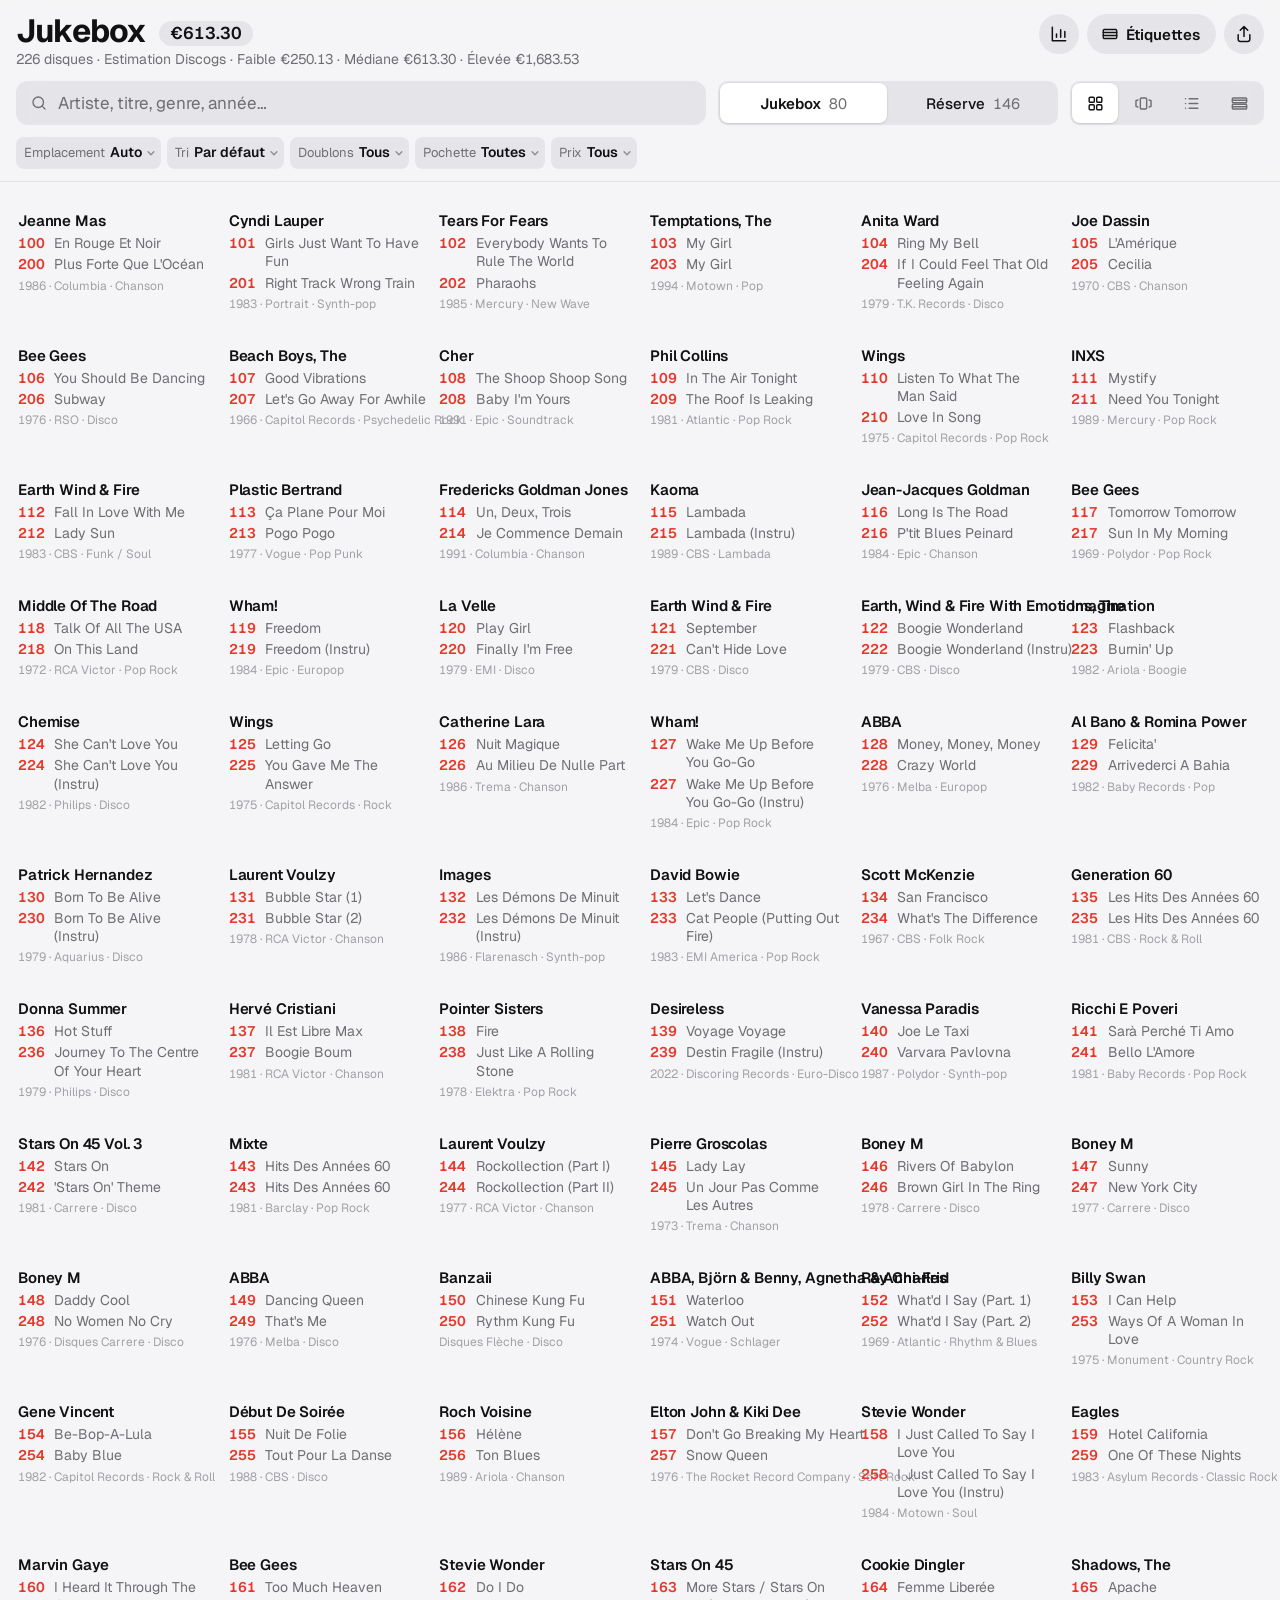
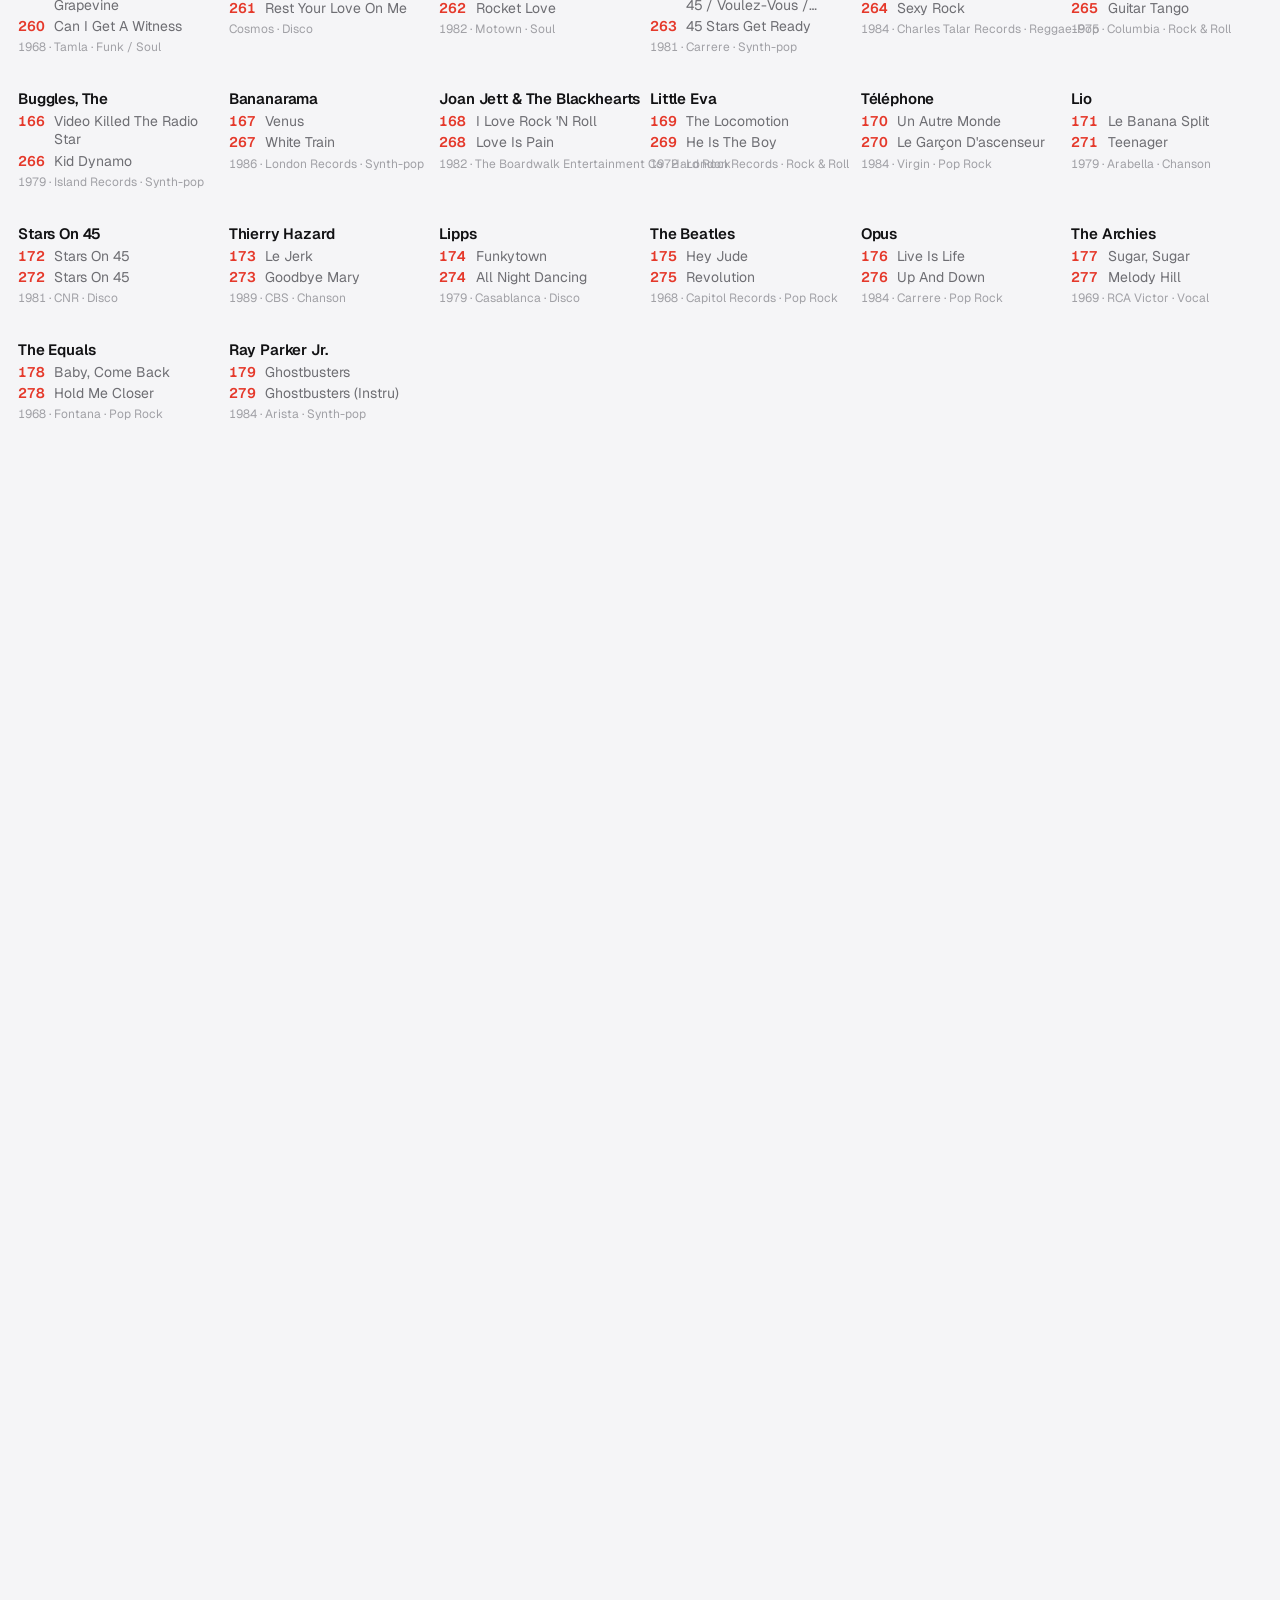
==== commit a862cd5b: "Publication du jukebox" ====
--- a/index.html
+++ b/index.html
@@ -174,12 +174,14 @@
           <div class="fiche-visuel">
             <button type="button" class="pochette-edit" id="pochette-edit" aria-label="Changer la pochette">
               <img id="pochette-img" alt="">
+              <span class="croix-sans-pochette" id="fiche-croix" aria-hidden="true" hidden><svg viewBox="0 0 100 100" preserveAspectRatio="none"><path d="M0 0L100 100M100 0L0 100"/></svg></span>
               <span class="pochette-vide" id="pochette-vide">
                 <svg viewBox="0 0 24 24"><path d="M4 8.5A2.5 2.5 0 0 1 6.5 6h1.6l1.4-2h5l1.4 2h1.6A2.5 2.5 0 0 1 20 8.5v9a2.5 2.5 0 0 1-2.5 2.5h-11A2.5 2.5 0 0 1 4 17.5z"/><circle cx="12" cy="13" r="3.5"/></svg>
                 Pochette
               </span>
             </button>
             <input type="file" id="pochette-fichier" accept="image/*" hidden>
+            <p class="pochette-manquante" id="fiche-pochette-manquante" hidden>Pochette manquante</p>
             <div class="fiche-reference">
               <a id="lien-discogs" target="_blank" rel="noopener" hidden>Discogs ↗</a>
               <p class="aide" id="fiche-prix" hidden></p>
--- a/app.css
+++ b/app.css
@@ -388,6 +388,7 @@
 }
 .fiche-visuel { grid-area: pochette; display: grid; gap: 8px; }
 .fiche-visuel .pochette-edit { width: 100%; }
+.pochette-manquante { margin: 8px 0 0; color: var(--accent); font-size: 14px; font-weight: 600; }
 .fiche-visuel .pochette-edit:has(.pochette-vide:not([hidden])) { aspect-ratio: 2; box-shadow: none; }
 .fiche-reference { display: grid; align-content: start; justify-items: start; gap: 2px; }
 .fiche-reference:not(:has(> :not([hidden]))) { display: none; }
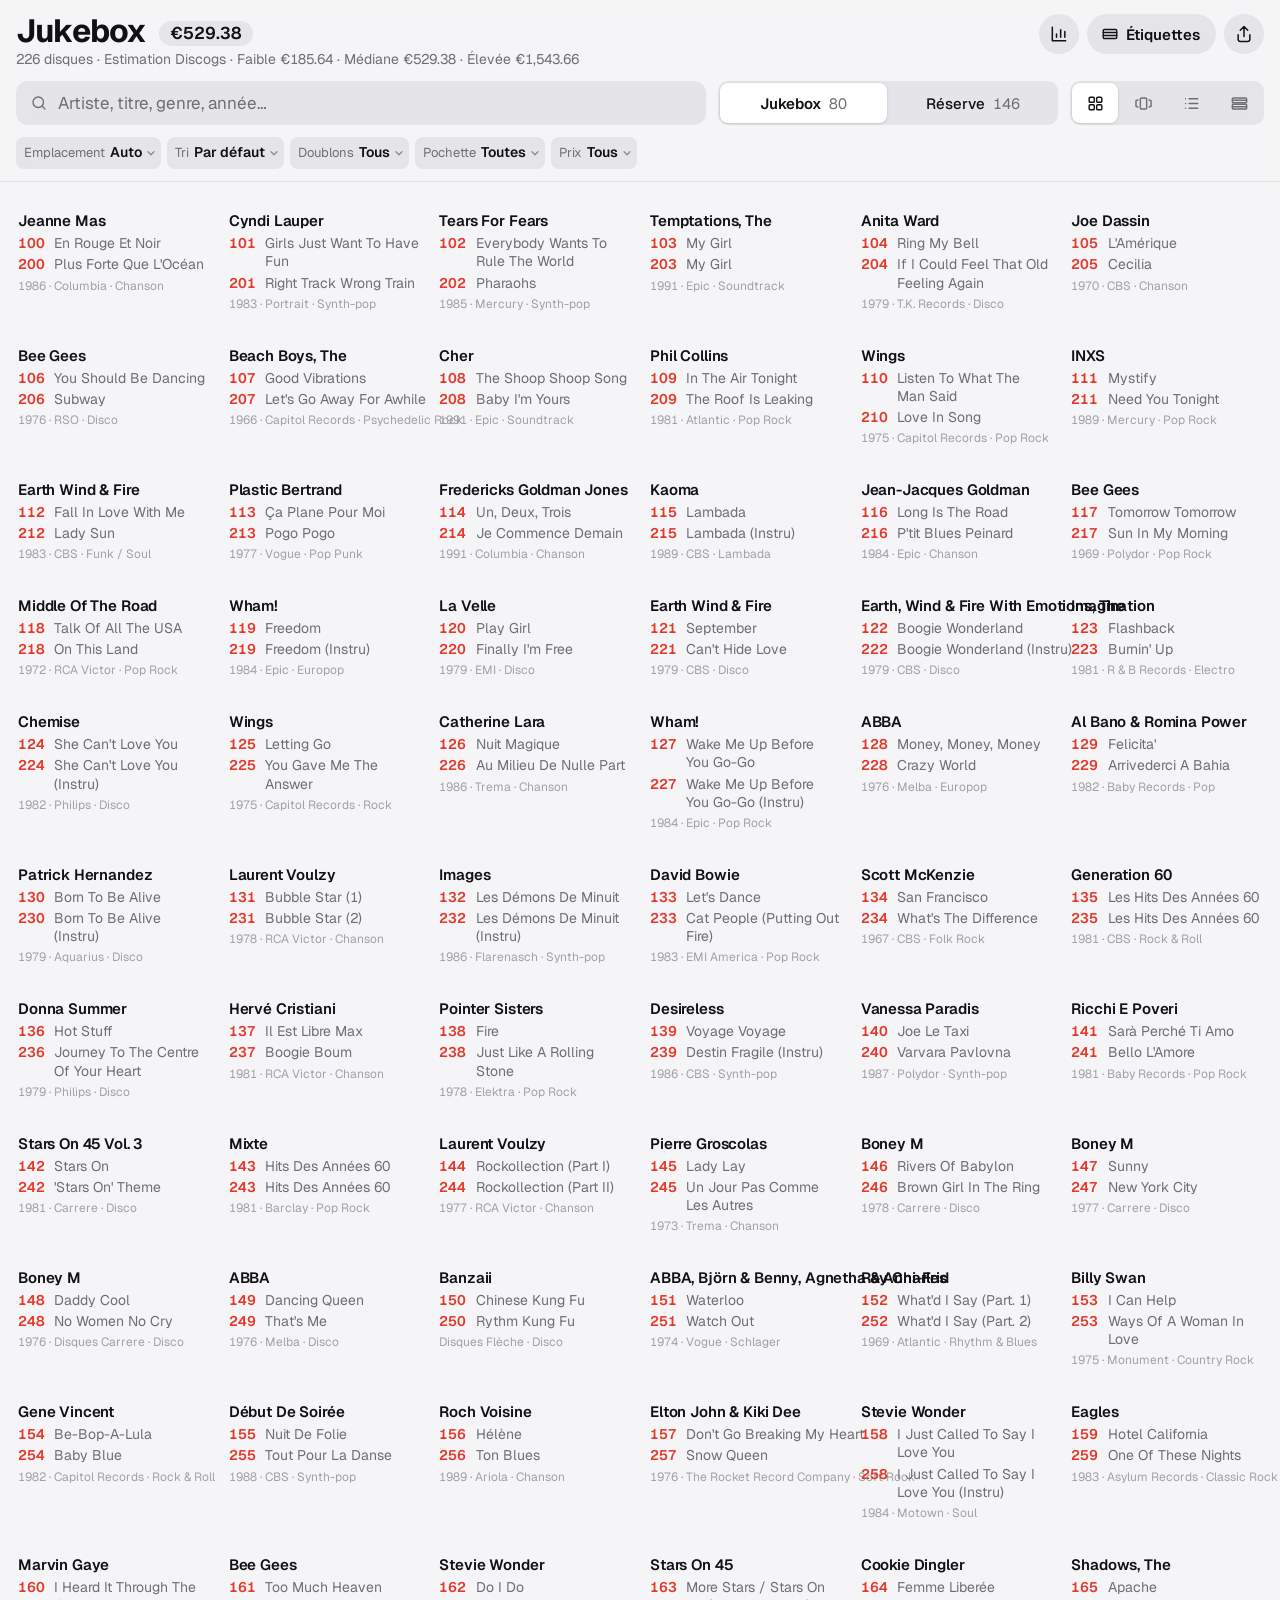
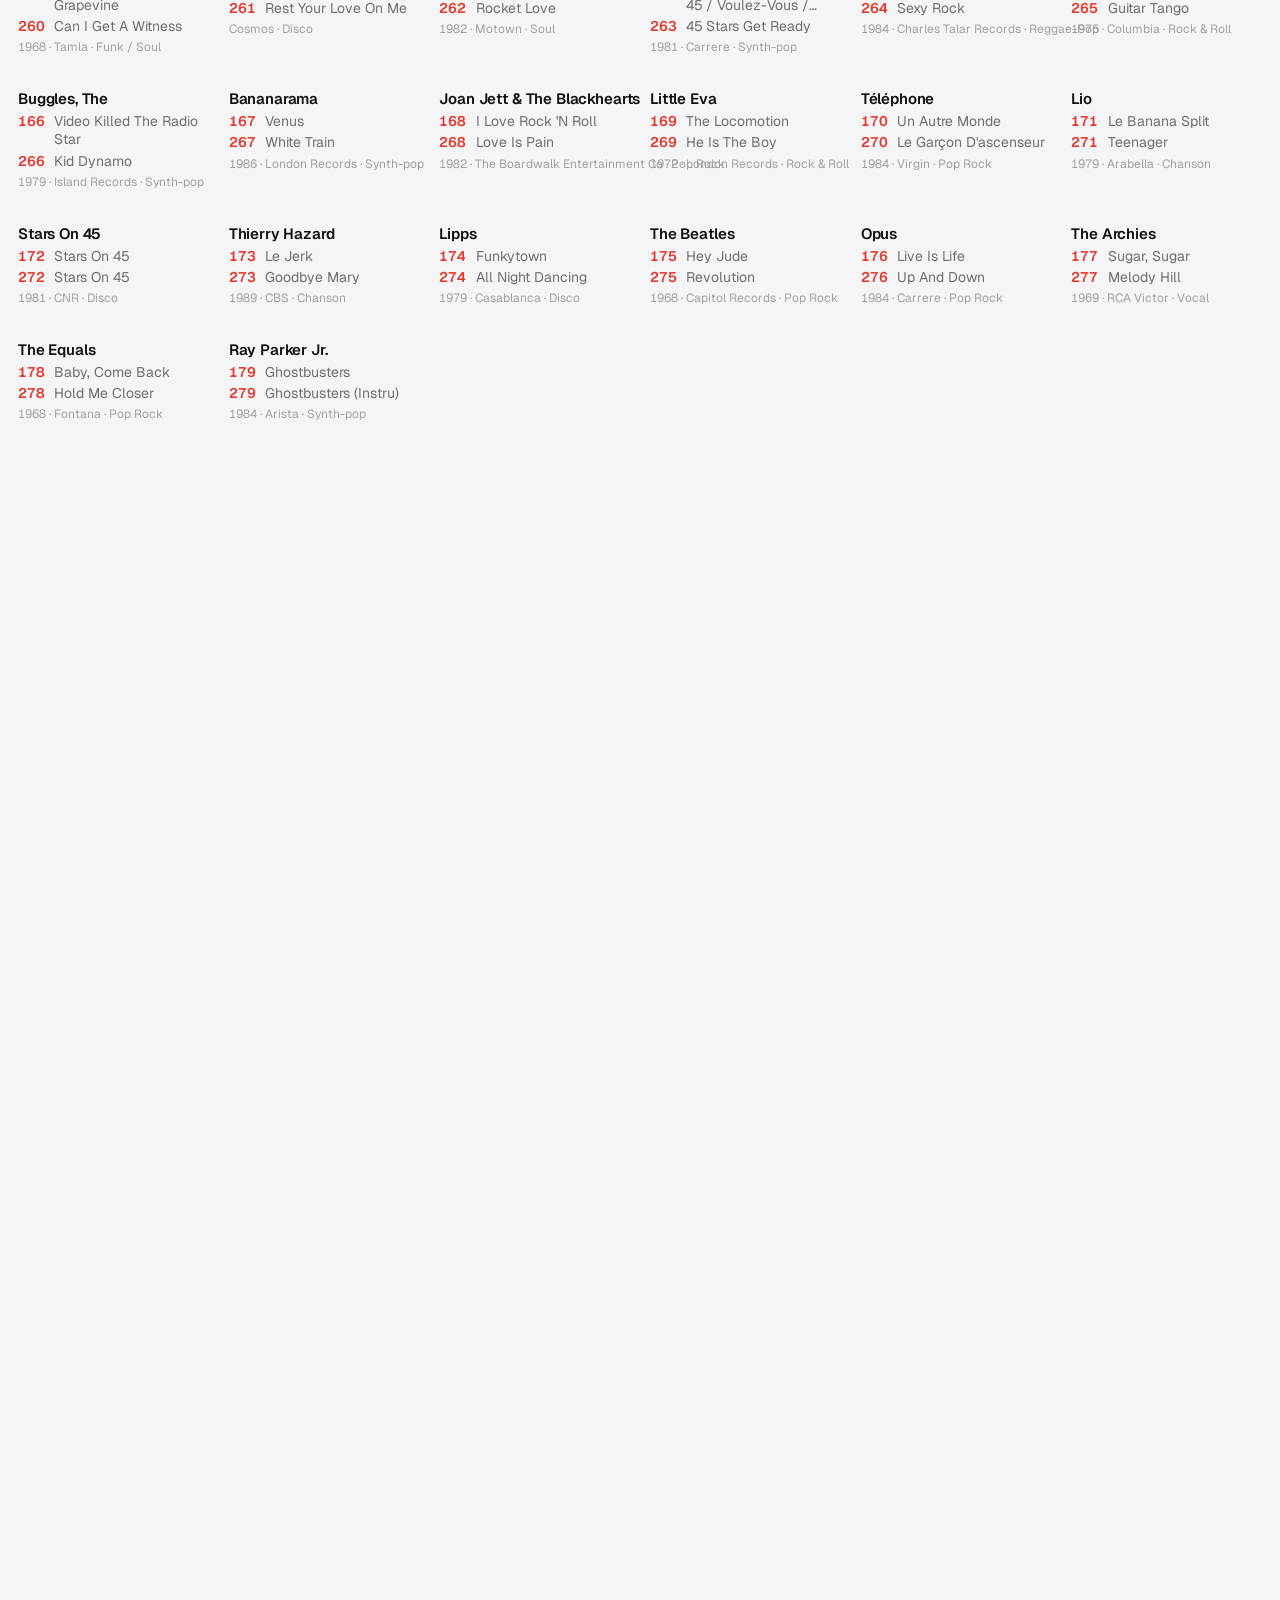
==== commit d5b1cb57: "Publication du jukebox" ====
--- a/index.html
+++ b/index.html
@@ -11,6 +11,23 @@
   <meta name="apple-mobile-web-app-title" content="Jukebox">
   <meta name="robots" content="noindex">
   <title>Jukebox</title>
+  <script>
+    // Un appareil passé par la page visiteurs (QR code) est renvoyé vers elle.
+    // Tes appareils : ouvre une fois le site avec ?proprietaire à la fin de l'adresse pour ne jamais être redirigé.
+    (function () {
+      try {
+        if (/^(localhost|127\.0\.0\.1)$/.test(location.hostname)) return;
+        var q = new URLSearchParams(location.search);
+        if (q.has("proprietaire")) {
+          localStorage.removeItem("jukebox-visiteur");
+          localStorage.setItem("jukebox-proprietaire", "1");
+          history.replaceState(null, "", location.pathname);
+          return;
+        }
+        if (localStorage.getItem("jukebox-visiteur") && !localStorage.getItem("jukebox-proprietaire")) location.replace("visiteurs/");
+      } catch (e) {}
+    })();
+  </script>
   <link rel="icon" href="icons/icone.svg" type="image/svg+xml">
   <link rel="apple-touch-icon" href="icons/apple-touch-icon.png">
   <link rel="manifest" href="manifest.webmanifest">
--- a/app.css
+++ b/app.css
@@ -621,6 +621,8 @@
 /* ——— Mode Juke : étiquettes du panneau de sélection ——— */
 .juke { display: grid; grid-template-columns: repeat(auto-fill, minmax(250px, 1fr)); gap: 10px 12px; }
 .juke .etiquette { aspect-ratio: 5 / 2; }
+.juke-panneau { row-gap: 22px; }
+.juke-colonne { display: grid; gap: 10px; align-content: start; }
 .etiquette {
   position: relative; display: grid; grid-template-rows: minmax(0, 1fr) auto minmax(0, 1fr); aspect-ratio: 3 / 1;
   background: #fbf6e9; color: #1d1b17; border-radius: 3px; overflow: hidden;
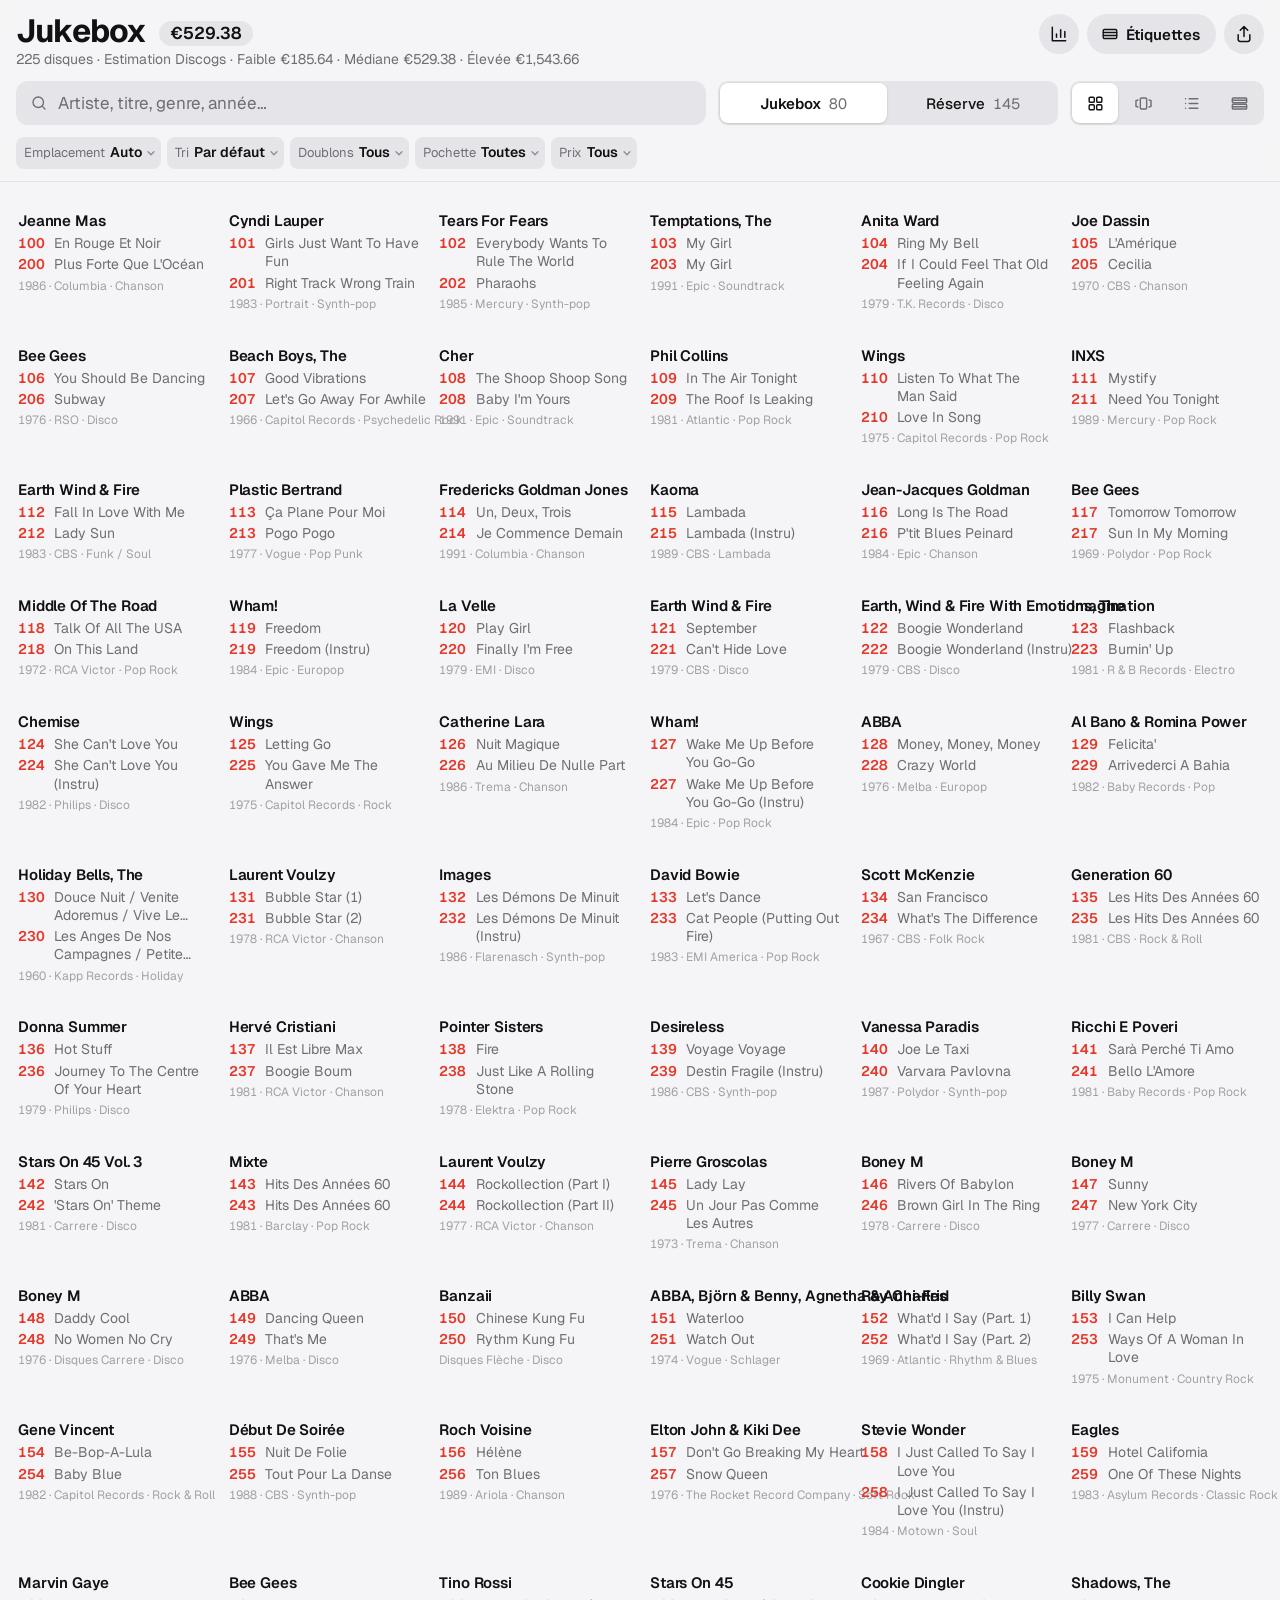
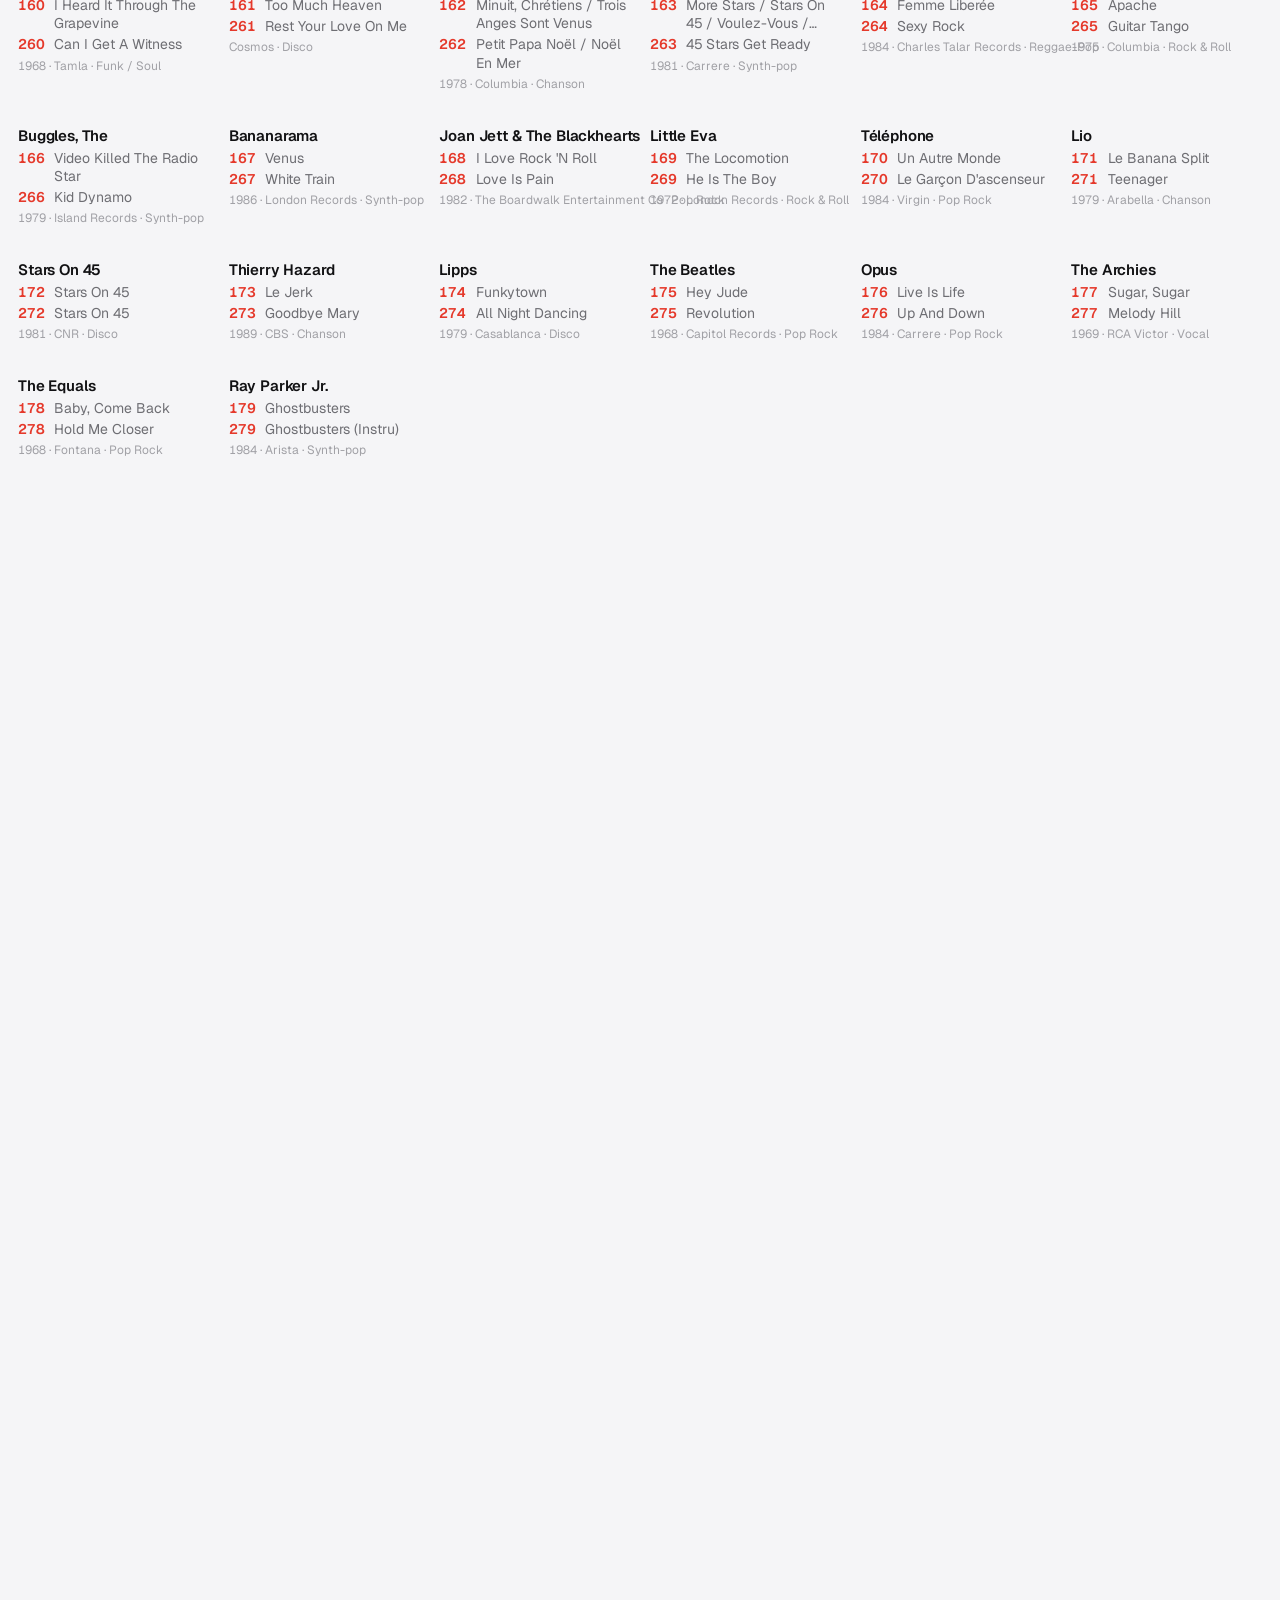
==== commit 090966df: "Publication du jukebox" ====
--- a/index.html
+++ b/index.html
@@ -308,7 +308,30 @@
       </header>
       <p class="lead" id="remplacement-disque"></p>
       <p class="aide">Choisis le disque à remplacer : un mail prêt à envoyer s'ouvre.</p>
+      <label class="recherche petite">
+        <svg viewBox="0 0 24 24" aria-hidden="true"><circle cx="11" cy="11" r="7"/><path d="m20 20-3.5-3.5"/></svg>
+        <input id="remplacement-q" type="search" placeholder="N°, artiste ou titre" autocorrect="off" spellcheck="false" aria-label="Rechercher dans le jukebox">
+      </label>
       <ul class="remplacement-liste" id="remplacement-liste"></ul>
+      <p class="aide" id="remplacement-vide" hidden>Aucun disque ne correspond.</p>
+    </form>
+  </dialog>
+
+  <dialog class="stats-collection remplacement" id="mise-reserve" aria-labelledby="mise-reserve-titre">
+    <form method="dialog" class="feuille">
+      <header class="feuille-tete">
+        <h2 id="mise-reserve-titre">Mettre en réserve</h2>
+        <button type="submit" class="icone fermer" aria-label="Annuler"><svg viewBox="0 0 24 24" aria-hidden="true"><path d="M6 6l12 12M18 6 6 18"/></svg></button>
+      </header>
+      <p class="lead" id="mise-reserve-disque"></p>
+      <button type="button" class="secondaire" id="mise-reserve-vide"></button>
+      <p class="aide">Ou choisis le disque de la réserve qui prend sa place :</p>
+      <label class="recherche petite">
+        <svg viewBox="0 0 24 24" aria-hidden="true"><circle cx="11" cy="11" r="7"/><path d="m20 20-3.5-3.5"/></svg>
+        <input id="mise-reserve-q" type="search" placeholder="Artiste ou titre" autocorrect="off" spellcheck="false" aria-label="Rechercher dans la réserve">
+      </label>
+      <ul class="remplacement-liste" id="mise-reserve-liste"></ul>
+      <p class="aide" id="mise-reserve-aucun" hidden>Aucun disque en réserve ne correspond.</p>
     </form>
   </dialog>
 
--- a/app.css
+++ b/app.css
@@ -334,7 +334,9 @@
 .remplacement-liste { list-style: none; margin: 0; padding: 0; display: grid; gap: 6px; }
 .remplacement-liste button { display: flex; align-items: center; gap: 12px; width: 100%; padding: 10px 12px; border: 0; border-radius: var(--r); background: var(--champ); color: var(--ink); font: inherit; text-align: left; cursor: pointer; }
 .remplacement-liste button:hover, .remplacement-liste button:focus-visible { outline: 2px solid var(--accent); outline-offset: -2px; }
-.remplacement-liste .num { flex: none; min-width: 2.2em; font-weight: 700; font-variant-numeric: tabular-nums; }
+.remplacement-liste .num { position: static; flex: none; min-width: 2.6em; height: auto; padding: 0; border-radius: 0; background: none; -webkit-backdrop-filter: none; backdrop-filter: none; color: var(--accent); font-size: 17px; font-weight: 700; font-variant-numeric: tabular-nums; }
+.remplacement .recherche { flex: none; }
+#mise-reserve-vide { align-self: flex-start; }
 .remplacement-liste .titres { display: flex; flex-direction: column; min-width: 0; overflow-wrap: anywhere; }
 .remplacement-liste small { color: var(--muted); font-size: 13px; }
 .remplacement-liste .libre { color: var(--muted); font-style: italic; }
